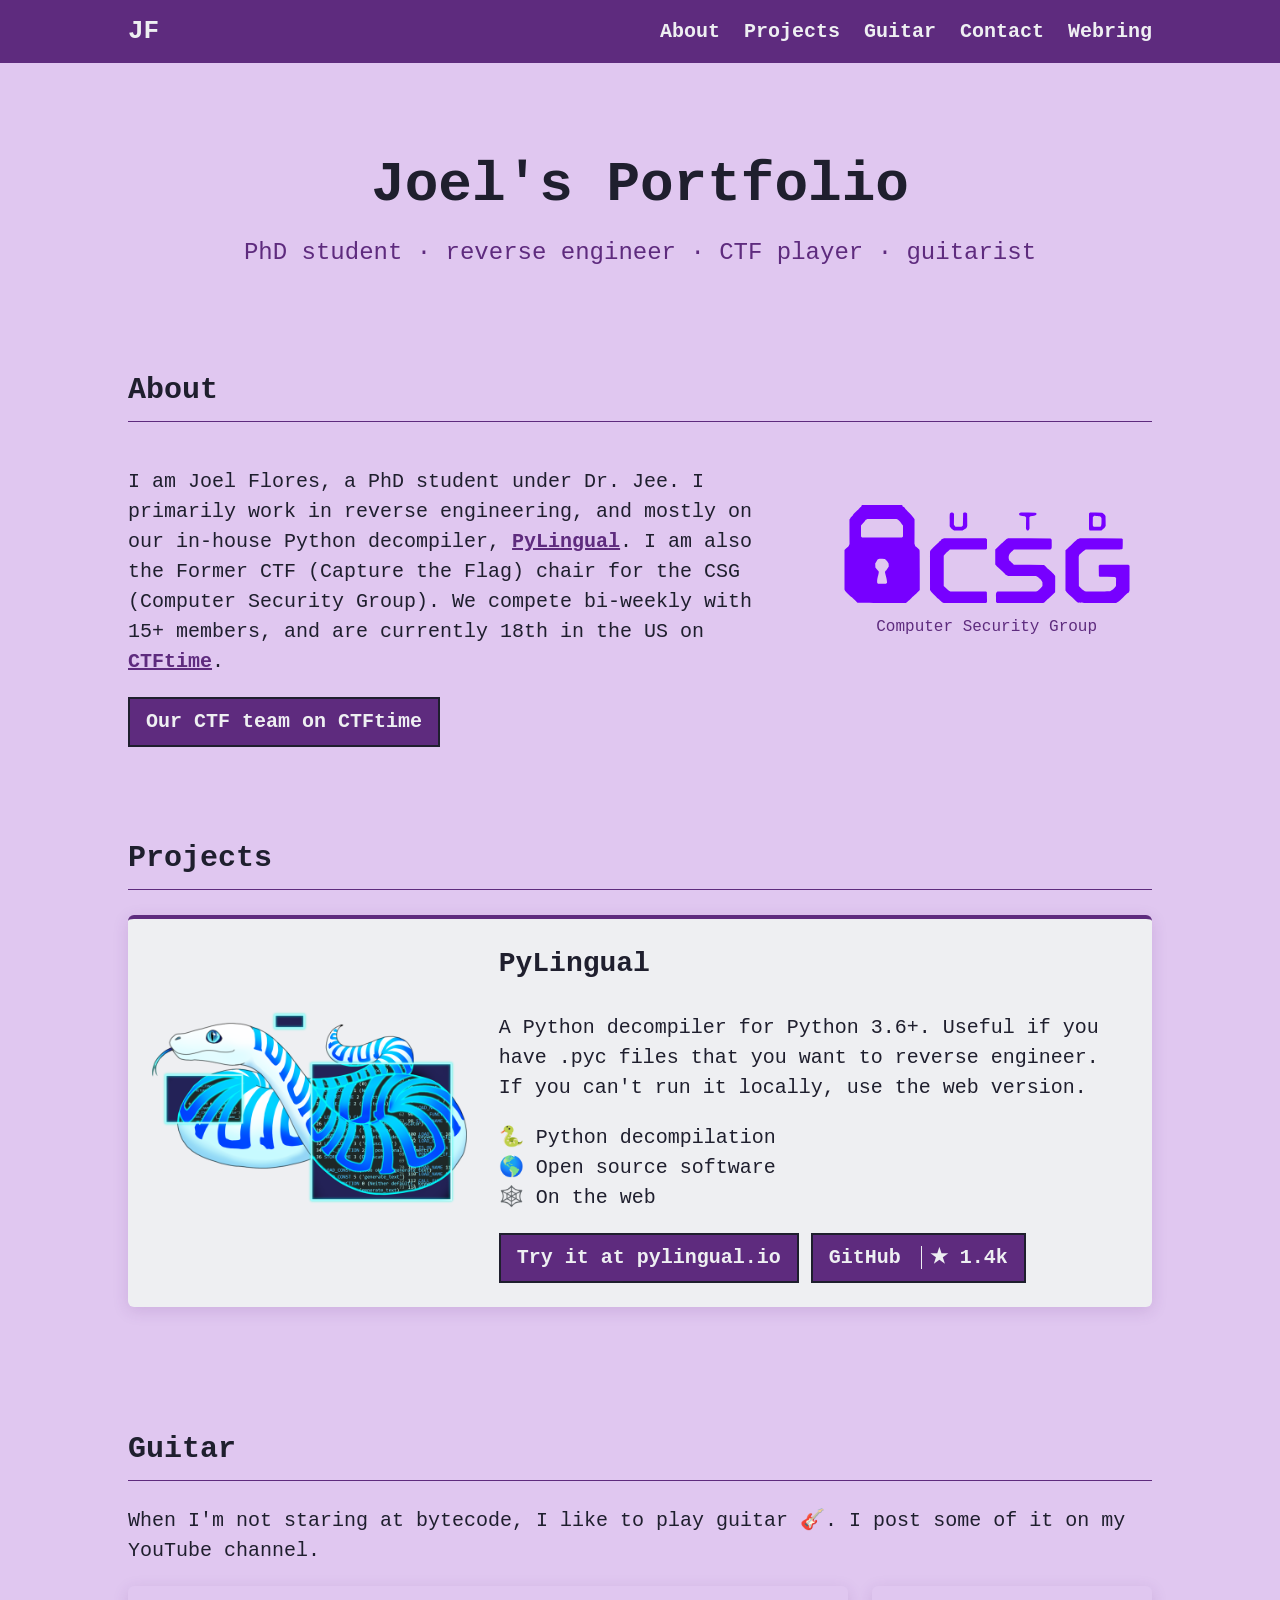
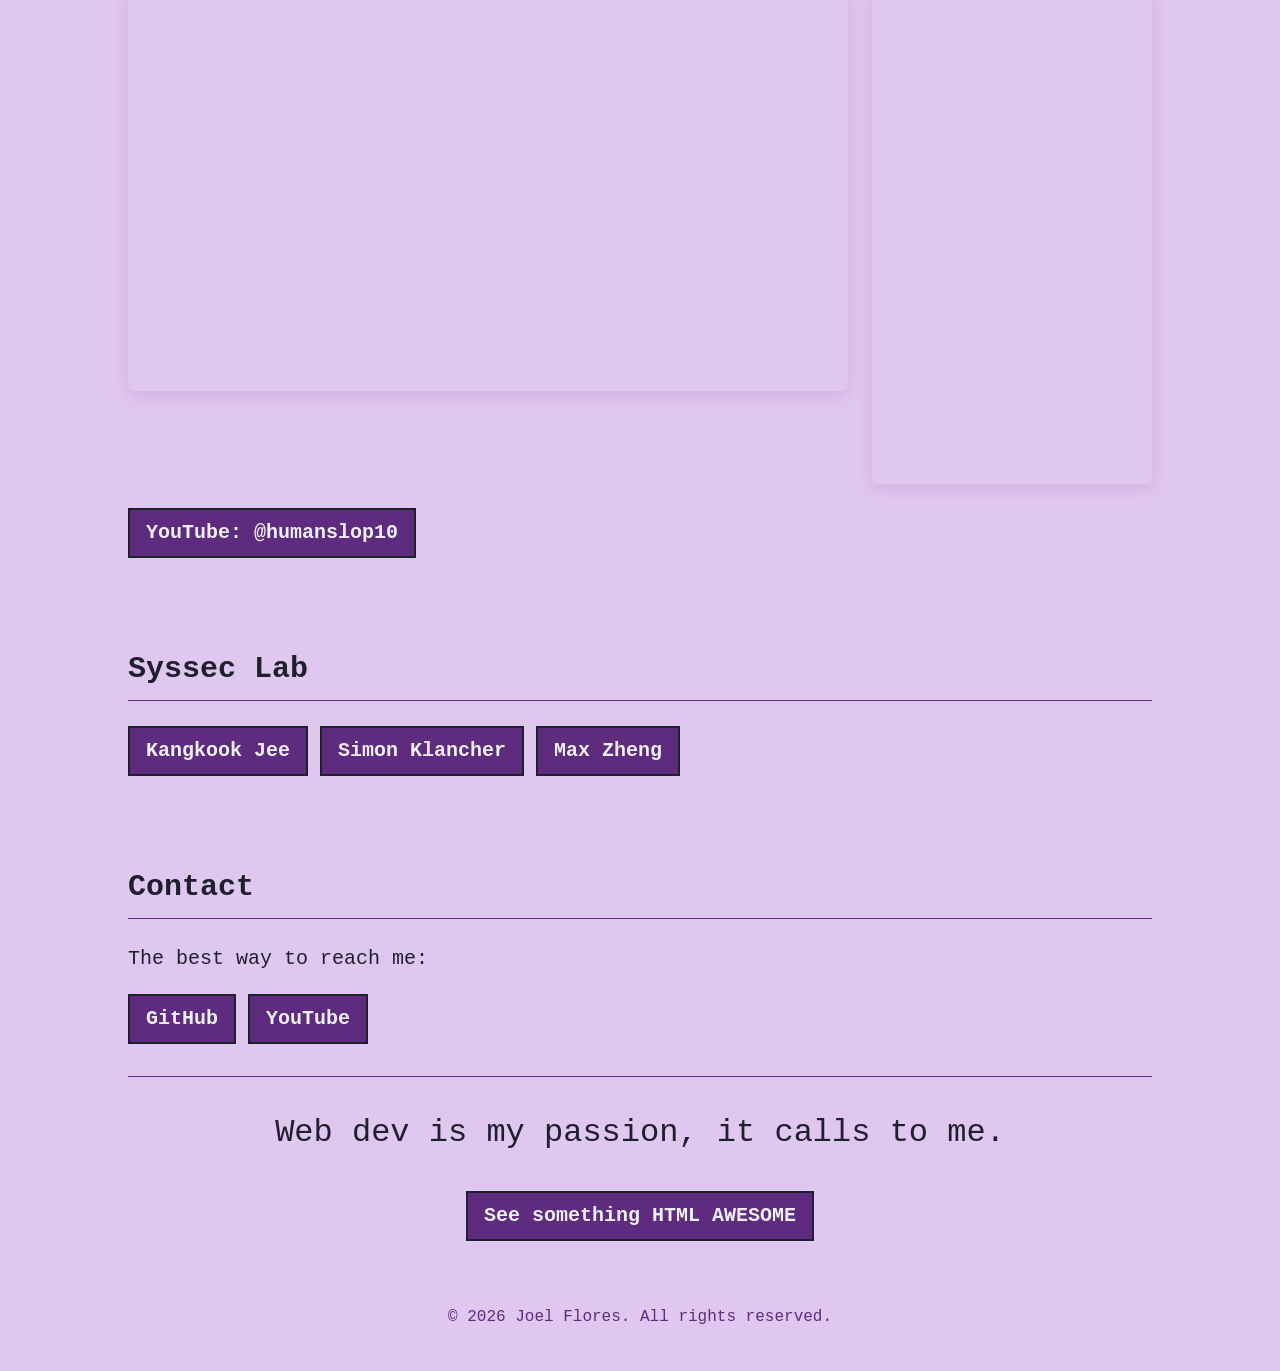
==== index.html @ a80cf5ba "foirgot the pbutton on nav bar" ====
<!DOCTYPE html>
<html lang="en">
<head>
    <meta charset="UTF-8">
    <meta name="viewport" content="width=device-width, initial-scale=1.0">
    <meta name="description" content="Joel Flores - PhD student working on reverse engineering and the PyLingual Python decompiler.">
    <link rel="stylesheet" href="portfolio.css">
    <title>Joel Flores</title>
</head>

<body>
    <nav class="topnav">
        <div class="container">
            <a class="brand" href="#home">JF</a>
            <a href="#about">About</a>
            <a href="#projects">Projects</a>
            <a href="#guitar">Guitar</a>
            <a href="#contact">Contact</a>
	    <a href="#webring">Webring</a>
        </div>
    </nav>

    <div class="container">
        <header id="home">
            <h1>Joel's Portfolio</h1>
            <p class="tagline">PhD student &middot; reverse engineer &middot; CTF player &middot; guitarist</p>
        </header>

        <main>
            <section id="about">
                <h2>About</h2>
                <div class="about-grid">
                    <p>
                        I am Joel Flores, a PhD student under Dr. Jee. I primarily work in reverse engineering, and
                        mostly on our in-house Python decompiler, <a href="https://pylingual.io/">PyLingual</a>.
                        I am also the Former CTF (Capture the Flag) chair for the CSG (Computer Security Group). We compete
                        bi-weekly with 15+ members, and are currently 18th in the US on
                        <a href="https://ctftime.org/team/333">CTFtime</a>.
                    </p>
                    <figure id="csg-logo">
                        <img src="csg_logo.svg" alt="UTD CSG logo" width="288" height="100">
                        <figcaption>Computer Security Group</figcaption>
                    </figure>
                </div>
                <div class="links">
                    <a class="button" href="https://ctftime.org/team/333">Our CTF team on CTFtime</a>
                </div>
            </section>

            <section id="projects">
                <h2>Projects</h2>

                <article id="pylingual" class="project">
                    <figure>
                        <img src="pylingual_snake.png" alt="PyLingual snake logo">
                    </figure>
                    <div class="project-body">
                        <h3>PyLingual</h3>
                        <p>
                            A Python decompiler for Python 3.6+. Useful if you have <code>.pyc</code> files that you
                            want to reverse engineer. If you can't run it locally, use the web version.
                        </p>
                        <ul>
                            <li>🐍 Python decompilation</li>
                            <li>🌎 Open source software</li>
                            <li>🕸️ On the web</li>
                        </ul>
                        <div class="links">
                            <a class="button" href="https://pylingual.io/">Try it at pylingual.io</a>
                            <a class="button" href="https://github.com/syssec-utd/pylingual">
                                GitHub <span class="stars">★ <span id="pylingual-stars">1.4k</span></span>
                            </a>
                        </div>
                    </div>
                </article>

            </section>

            <section id="guitar">
                <h2>Guitar</h2>
                <p>
                    When I'm not staring at bytecode, I like to play guitar 🎸. I post some of it on my
                    YouTube channel.
                </p>
                <div class="videos">
                    <div class="video">
                        <iframe src="https://www.youtube-nocookie.com/embed/khddZ1LY160" title="Guitar video" loading="lazy" allow="accelerometer; encrypted-media; gyroscope; picture-in-picture; web-share" allowfullscreen></iframe>
                    </div>
                    <div class="video short">
                        <iframe src="https://www.youtube-nocookie.com/embed/4wK2CjuvjFI" title="Guitar short" loading="lazy" allow="accelerometer; encrypted-media; gyroscope; picture-in-picture; web-share" allowfullscreen></iframe>
                    </div>
                </div>
                <div class="links">
                    <a class="button" href="https://www.youtube.com/@humanslop10">YouTube: @humanslop10</a>
                </div>
            </section>
	    
	    <section id= "webring">
		    <h2>Syssec Lab </h2>
		     	<div class = "links">
			     <a class="button" href="https://kangkookjee.io/">Kangkook Jee</a>
			     <a class="button" href="https://sklancher.com/">Simon Klancher</a>
			     <a class="button" href="https://example.com/">Max Zheng</a>  <!--Change when he gets a new domain-->
			
			</div>
			     
	    </section>
            <section id="contact">
                <h2>Contact</h2>
                <p>The best way to reach me:</p>
                <div class="links">
                    <a class="button" href="https://github.com/Joel-Flores123">GitHub</a>
                    <a class="button" href="https://www.youtube.com/@humanslop10">YouTube</a>
                </div>
            </section>
        </main>

        <aside id="passion">
            <p>Web dev is my passion, it calls to me.</p>
            <a class="button" href="html_awesome.html">See something HTML AWESOME</a>
        </aside>

        <footer>
            <p>&copy; <span id="year">2026</span> Joel Flores. All rights reserved.</p>
        </footer>
    </div>

    <script src="snake.js"></script>
    <script>
        document.getElementById("year").textContent = new Date().getFullYear();

        // Live star count for PyLingual; keeps the fallback text if the API is unreachable or rate-limited.
        fetch("https://api.github.com/repos/syssec-utd/pylingual")
            .then(function (res) { return res.ok ? res.json() : Promise.reject(res.status); })
            .then(function (repo) {
                var n = repo.stargazers_count;
                document.getElementById("pylingual-stars").textContent =
                    n >= 1000 ? (n / 1000).toFixed(1).replace(/\.0$/, "") + "k" : n;
            })
            .catch(function () {});
    </script>
</body>
</html>
---- portfolio.css ----
/* colors */
:root {
    --bg: #e0c7f0;
    --accent: #5e2b7e;
    --card: #eeeff2;
    --card-alt: #dfe1e7;
    --text: #1f1f2e;
}

/* fonts */
html {
    scroll-behavior: smooth;
}

body, html {
    margin: 0;
    font-size: 20px;
    font-family: 'Courier New', monospace;
    color: var(--text);
    line-height: 1.5;
}

/* only html gets the background, so the snake canvas behind body still shows */
html {
    background-color: var(--bg);
}

a {
    color: var(--accent);
    font-weight: bold;
}

a:hover {
    color: var(--text);
}

img {
    max-width: 100%;
    height: auto;
}

.container {
    width: 80%;
    max-width: 1200px;
    margin: 0 auto;
}

/* navigation */
.topnav {
    position: sticky;
    top: 0;
    z-index: 10;
    background-color: var(--accent);
}

.topnav .container {
    display: flex;
    gap: 24px;
    align-items: center;
    padding: 12px 0;
}

.topnav a {
    color: var(--card);
    text-decoration: none;
}

.topnav a:hover {
    color: var(--bg);
    text-decoration: underline;
}

.topnav .brand {
    margin-right: auto;
    font-size: 26px;
}

/* sections */
#home {
    padding: 80px 0 40px;
    text-align: center;
}

#home h1 {
    font-size: 56px;
    margin: 0;
}

.tagline {
    color: var(--accent);
    font-size: 24px;
    margin: 8px 0 0;
}

section {
    padding: 32px 0;
    scroll-margin-top: 60px;
}

h2 {
    border-bottom: 1px solid var(--accent);
    padding-bottom: 8px;
}

.about-grid {
    display: flex;
    gap: 32px;
    align-items: center;
}

.about-grid p {
    flex: 2;
}

#csg-logo {
    flex: 1;
    margin: 0;
    text-align: center;
}

figcaption {
    font-size: 16px;
    color: var(--accent);
}

/* project cards */
.project {
    display: flex;
    gap: 32px;
    align-items: center;
    background-color: var(--card);
    border-top: 4px solid var(--accent);
    padding: 24px;
    margin-bottom: 32px;
    border-radius: 6px;
    box-shadow: 0 4px 16px rgba(94, 43, 126, 0.15);
}

.project:nth-of-type(even) {
    background-color: var(--card-alt);
}

.project figure {
    flex: 1;
    margin: 0;
}

.project-body {
    flex: 2;
}

.project h3 {
    margin-top: 0;
    font-size: 28px;
}

.project ul {
    list-style: none;
    padding: 0;
}

/* guitar videos */
.videos {
    display: flex;
    flex-wrap: wrap;
    gap: 24px;
    align-items: flex-start;
    margin-bottom: 24px;
}

.video {
    flex: 3 1 400px;
    aspect-ratio: 16 / 9;
    border-radius: 6px;
    overflow: hidden;
    box-shadow: 0 4px 16px rgba(94, 43, 126, 0.15);
}

.video.short {
    flex: 0 1 280px;
    aspect-ratio: 9 / 16;
}

.video iframe {
    width: 100%;
    height: 100%;
    border: 0;
    display: block;
}

.links {
    display: flex;
    flex-wrap: wrap;
    gap: 12px;
}

.button {
    display: inline-block;
    padding: 8px 16px;
    background-color: var(--accent);
    color: var(--card);
    text-decoration: none;
    border: 2px solid var(--text);
    transition: transform 0.1s;
}

.button:hover {
    color: var(--card);
    transform: translate(-2px, -2px);
}

.stars {
    margin-left: 8px;
    padding-left: 8px;
    border-left: 1px solid var(--card);
}

#passion {
    border-top: 1px solid var(--accent);
    font-size: 32px;
    text-align: center;
    padding-bottom: 24px;
}

#passion .button {
    font-size: 20px;
}

footer {
    text-align: center;
    font-size: 16px;
    color: var(--accent);
    padding: 24px 0;
}

/* wandering snake (snake.js) */
#snake {
    position: fixed;
    inset: 0;
    width: 100%;
    height: 100%;
    z-index: -1;
    pointer-events: none;
}

/* phones */
@media (max-width: 700px) {
    body, html {
        font-size: 17px;
    }

    .container {
        width: auto;
        padding: 0 16px;
    }

    #home h1 {
        font-size: 36px;
    }

    .about-grid,
    .project {
        flex-direction: column;
    }

    #passion {
        font-size: 24px;
    }
}
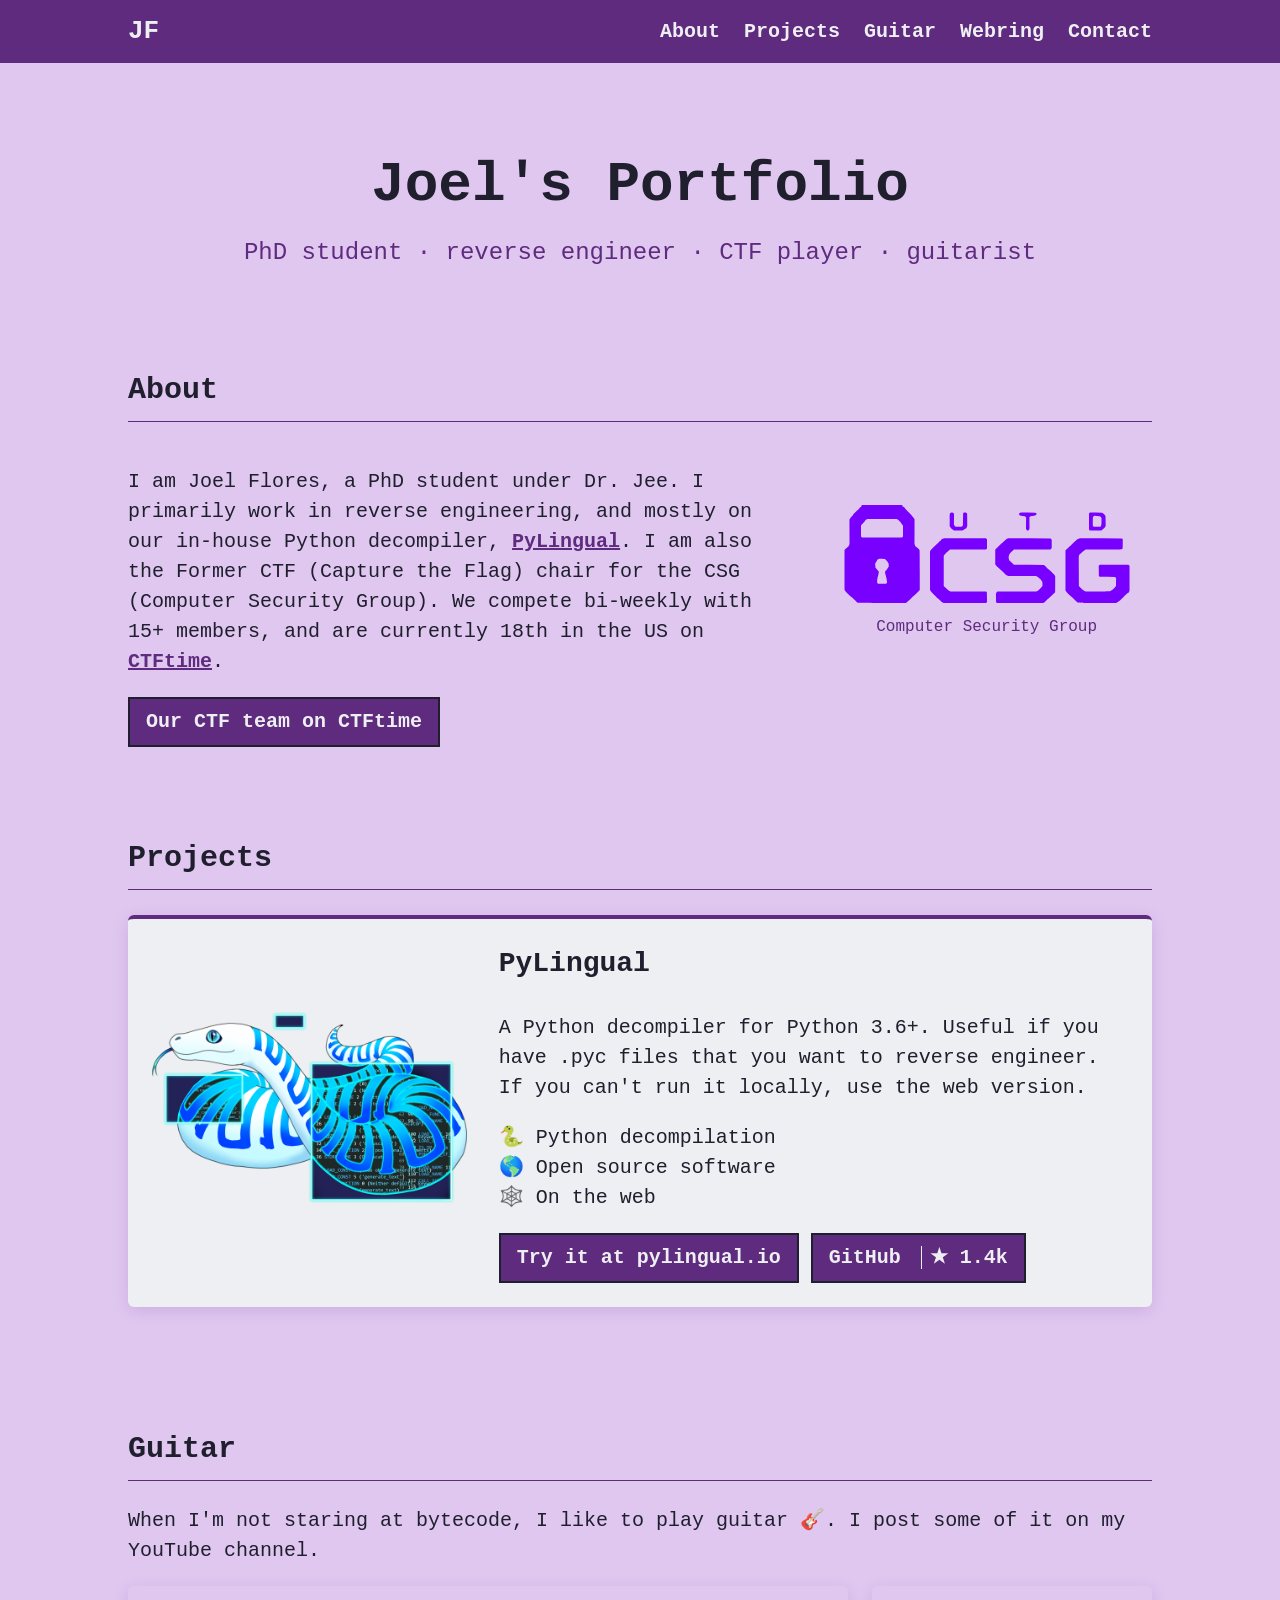
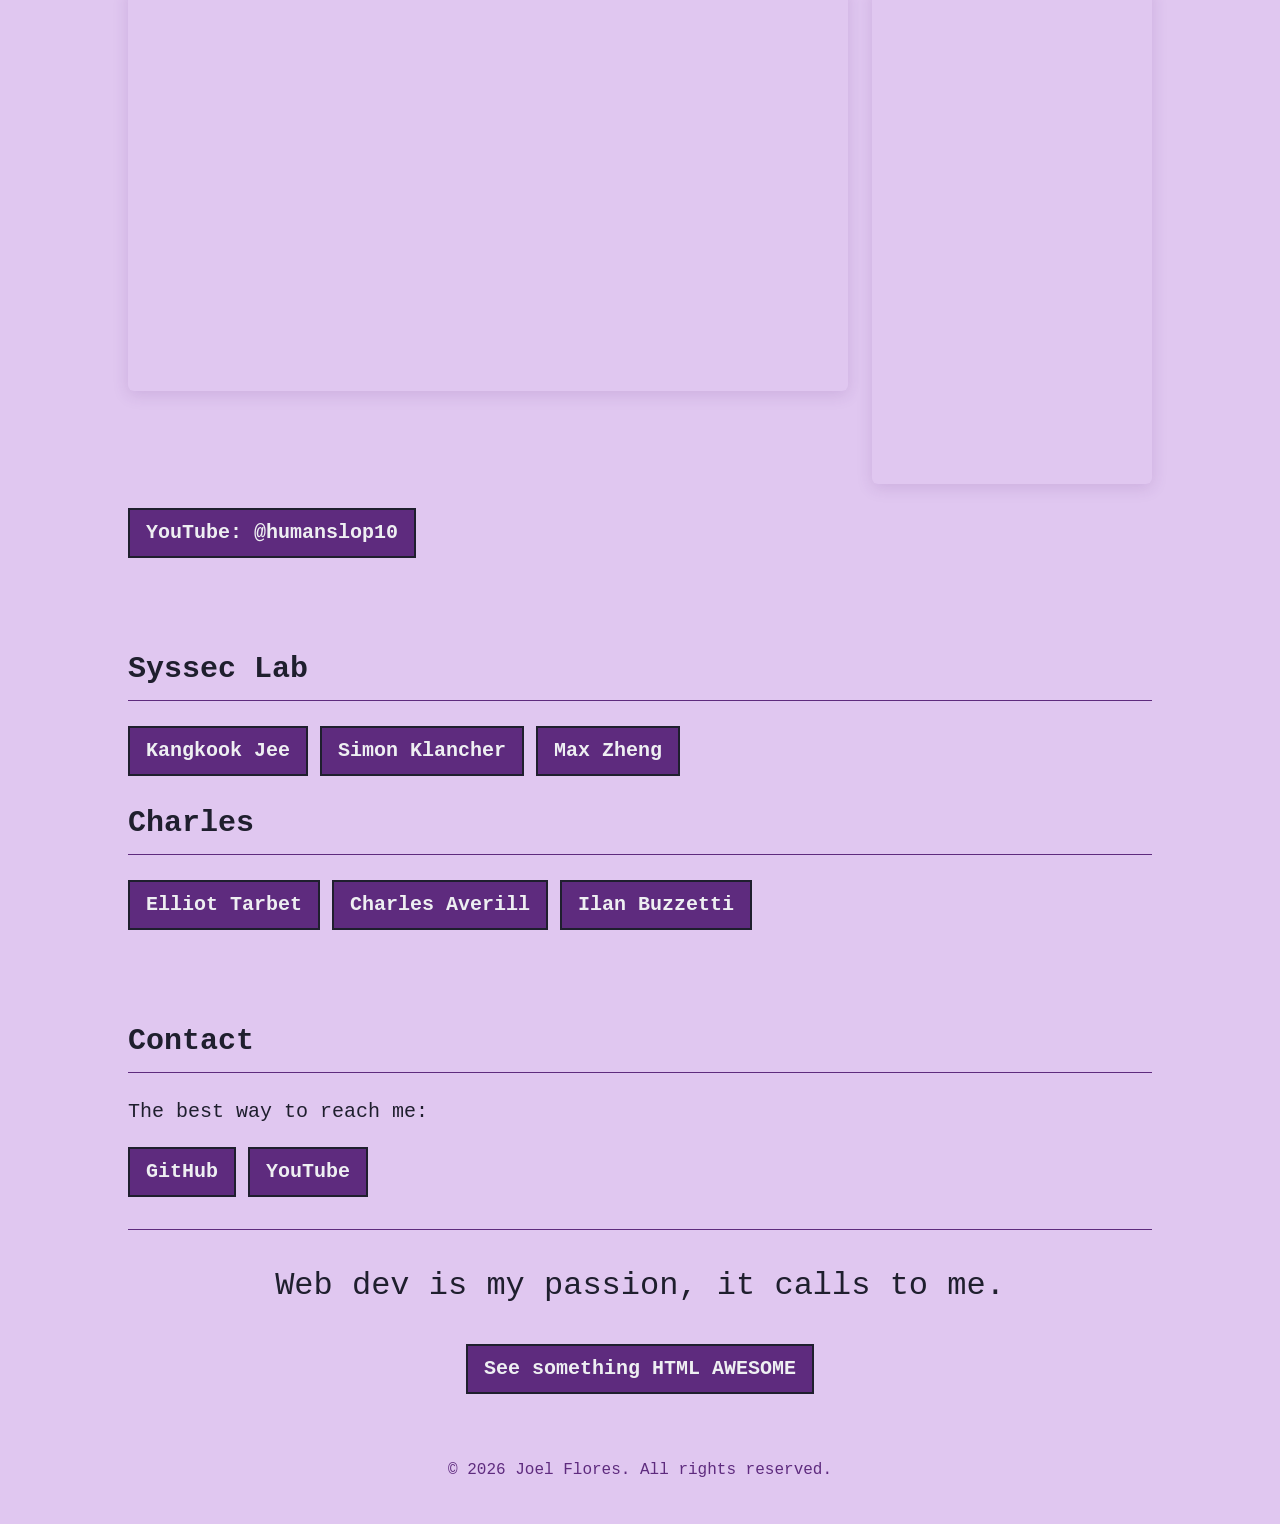
==== commit 7012a22e: "more people in webring" ====
--- a/index.html
+++ b/index.html
@@ -15,8 +15,8 @@
             <a href="#about">About</a>
             <a href="#projects">Projects</a>
             <a href="#guitar">Guitar</a>
+	        <a href="#webring">Webring</a>
             <a href="#contact">Contact</a>
-	    <a href="#webring">Webring</a>
         </div>
     </nav>
 
@@ -101,8 +101,13 @@
 			     <a class="button" href="https://kangkookjee.io/">Kangkook Jee</a>
 			     <a class="button" href="https://sklancher.com/">Simon Klancher</a>
 			     <a class="button" href="https://example.com/">Max Zheng</a>  <!--Change when he gets a new domain-->
-			
-			</div>
+			    </div>
+		    <h2> Charles </h2>
+		     	<div class = "links">
+			     <a class="button" href="https://tar.bet//">Elliot Tarbet</a>
+		         <a class="button" href="https://charles.systems/">Charles Averill</a>
+			     <a class="button" href="https://ilanb.xyz/"> Ilan Buzzetti </a>
+			    </div>
 			     
 	    </section>
             <section id="contact">
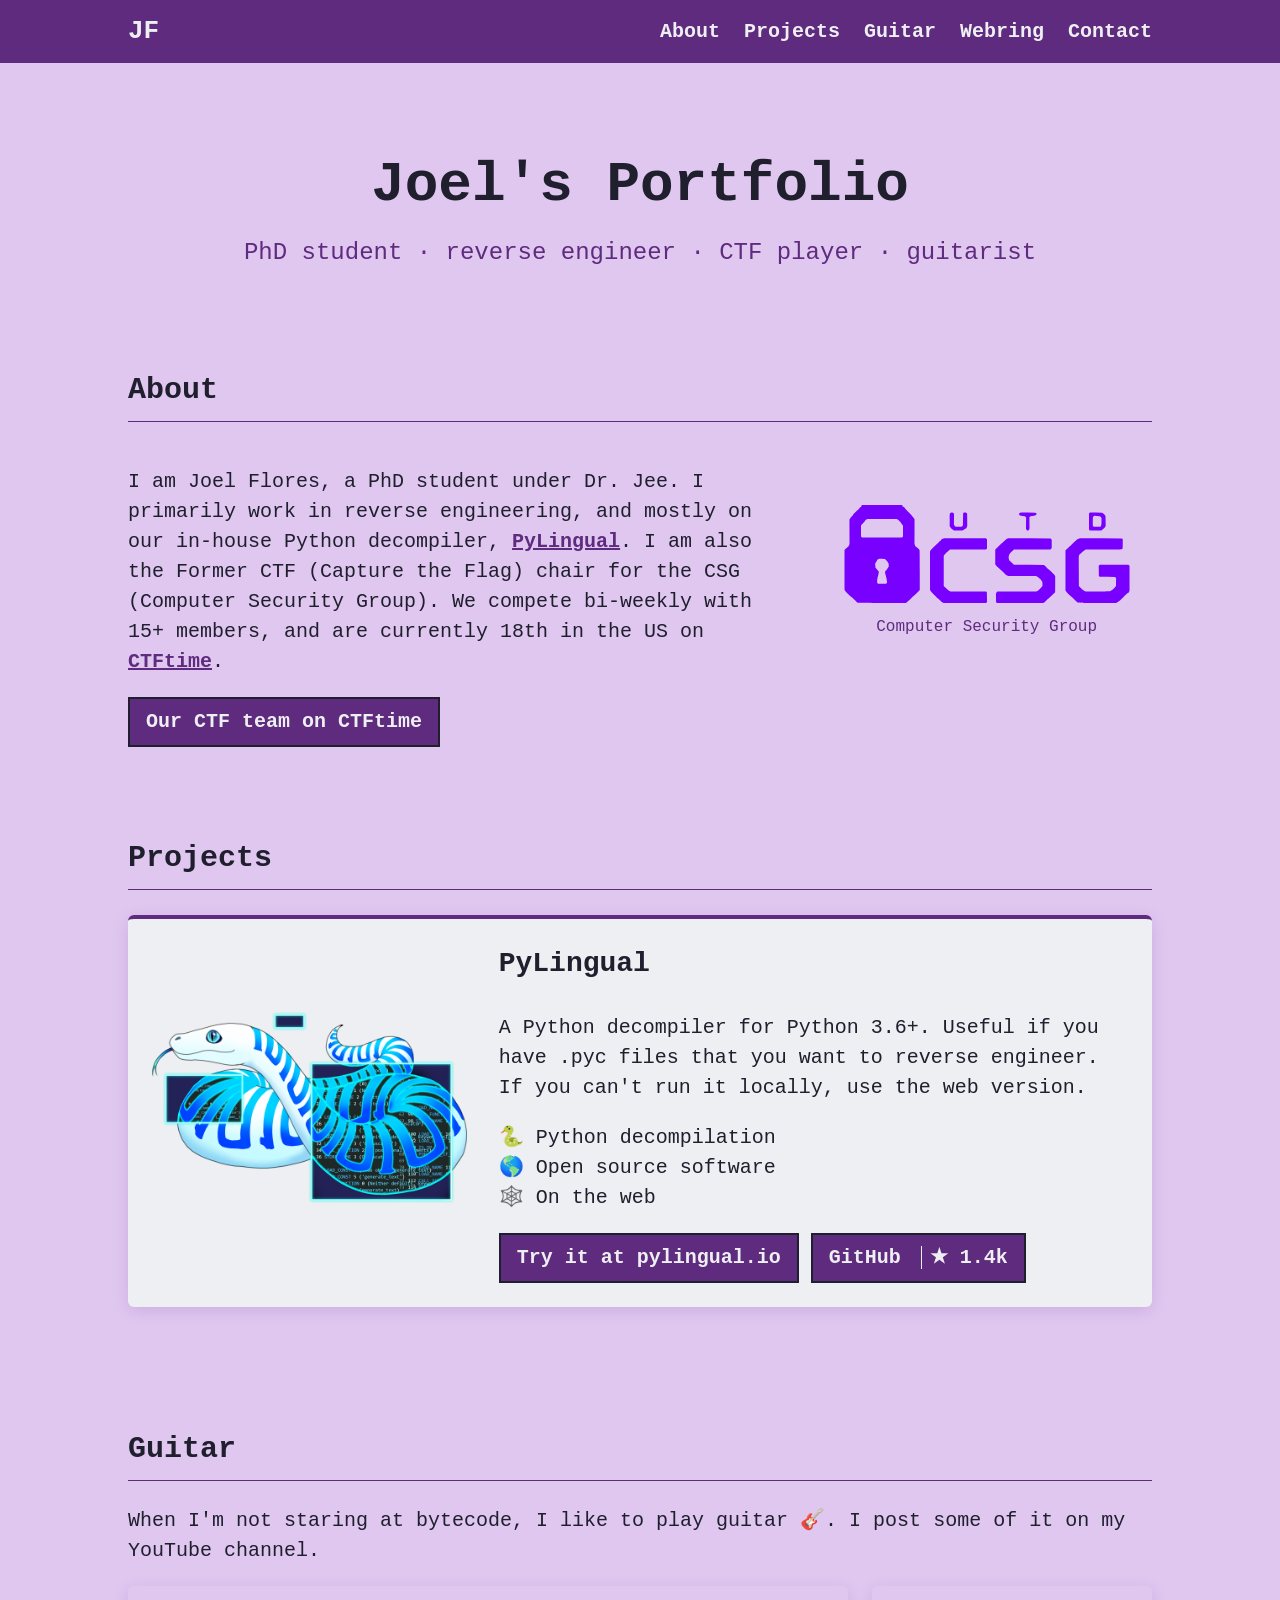
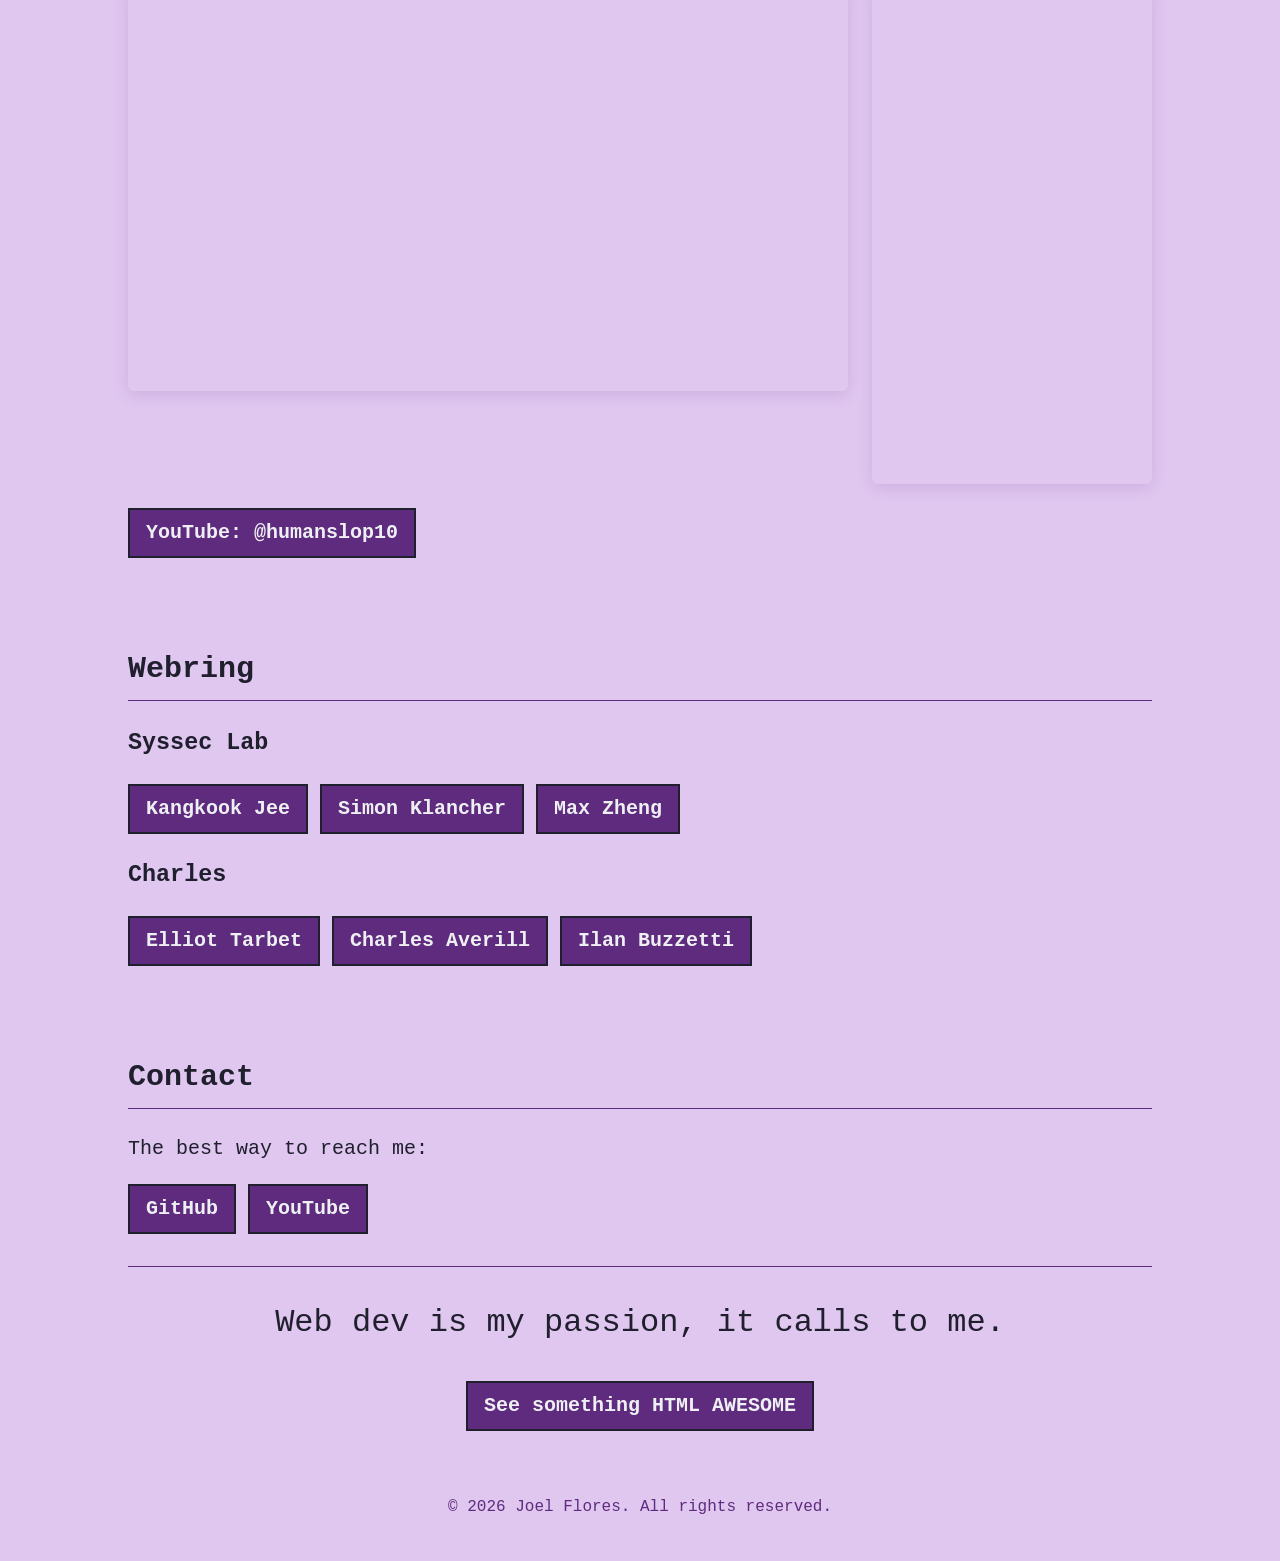
==== commit 357409c1: "add webring heading" ====
--- a/index.html
+++ b/index.html
@@ -96,18 +96,19 @@
             </section>
 	    
 	    <section id= "webring">
-		    <h2>Syssec Lab </h2>
-		     	<div class = "links">
-			     <a class="button" href="https://kangkookjee.io/">Kangkook Jee</a>
-			     <a class="button" href="https://sklancher.com/">Simon Klancher</a>
-			     <a class="button" href="https://example.com/">Max Zheng</a>  <!--Change when he gets a new domain-->
-			    </div>
-		    <h2> Charles </h2>
-		     	<div class = "links">
-			     <a class="button" href="https://tar.bet//">Elliot Tarbet</a>
-		         <a class="button" href="https://charles.systems/">Charles Averill</a>
-			     <a class="button" href="https://ilanb.xyz/"> Ilan Buzzetti </a>
-			    </div>
+            <h2> Webring </h2>		    
+                <h3>Syssec Lab </h3>
+                    <div class = "links">
+                     <a class="button" href="https://kangkookjee.io/">Kangkook Jee</a>
+                     <a class="button" href="https://sklancher.com/">Simon Klancher</a>
+                     <a class="button" href="https://example.com/">Max Zheng</a>  <!--Change when he gets a new domain-->
+                    </div>
+                <h3> Charles </h3>
+                    <div class = "links">
+                     <a class="button" href="https://tar.bet//">Elliot Tarbet</a>
+                     <a class="button" href="https://charles.systems/">Charles Averill</a>
+                     <a class="button" href="https://ilanb.xyz/"> Ilan Buzzetti </a>
+                    </div>
 			     
 	    </section>
             <section id="contact">
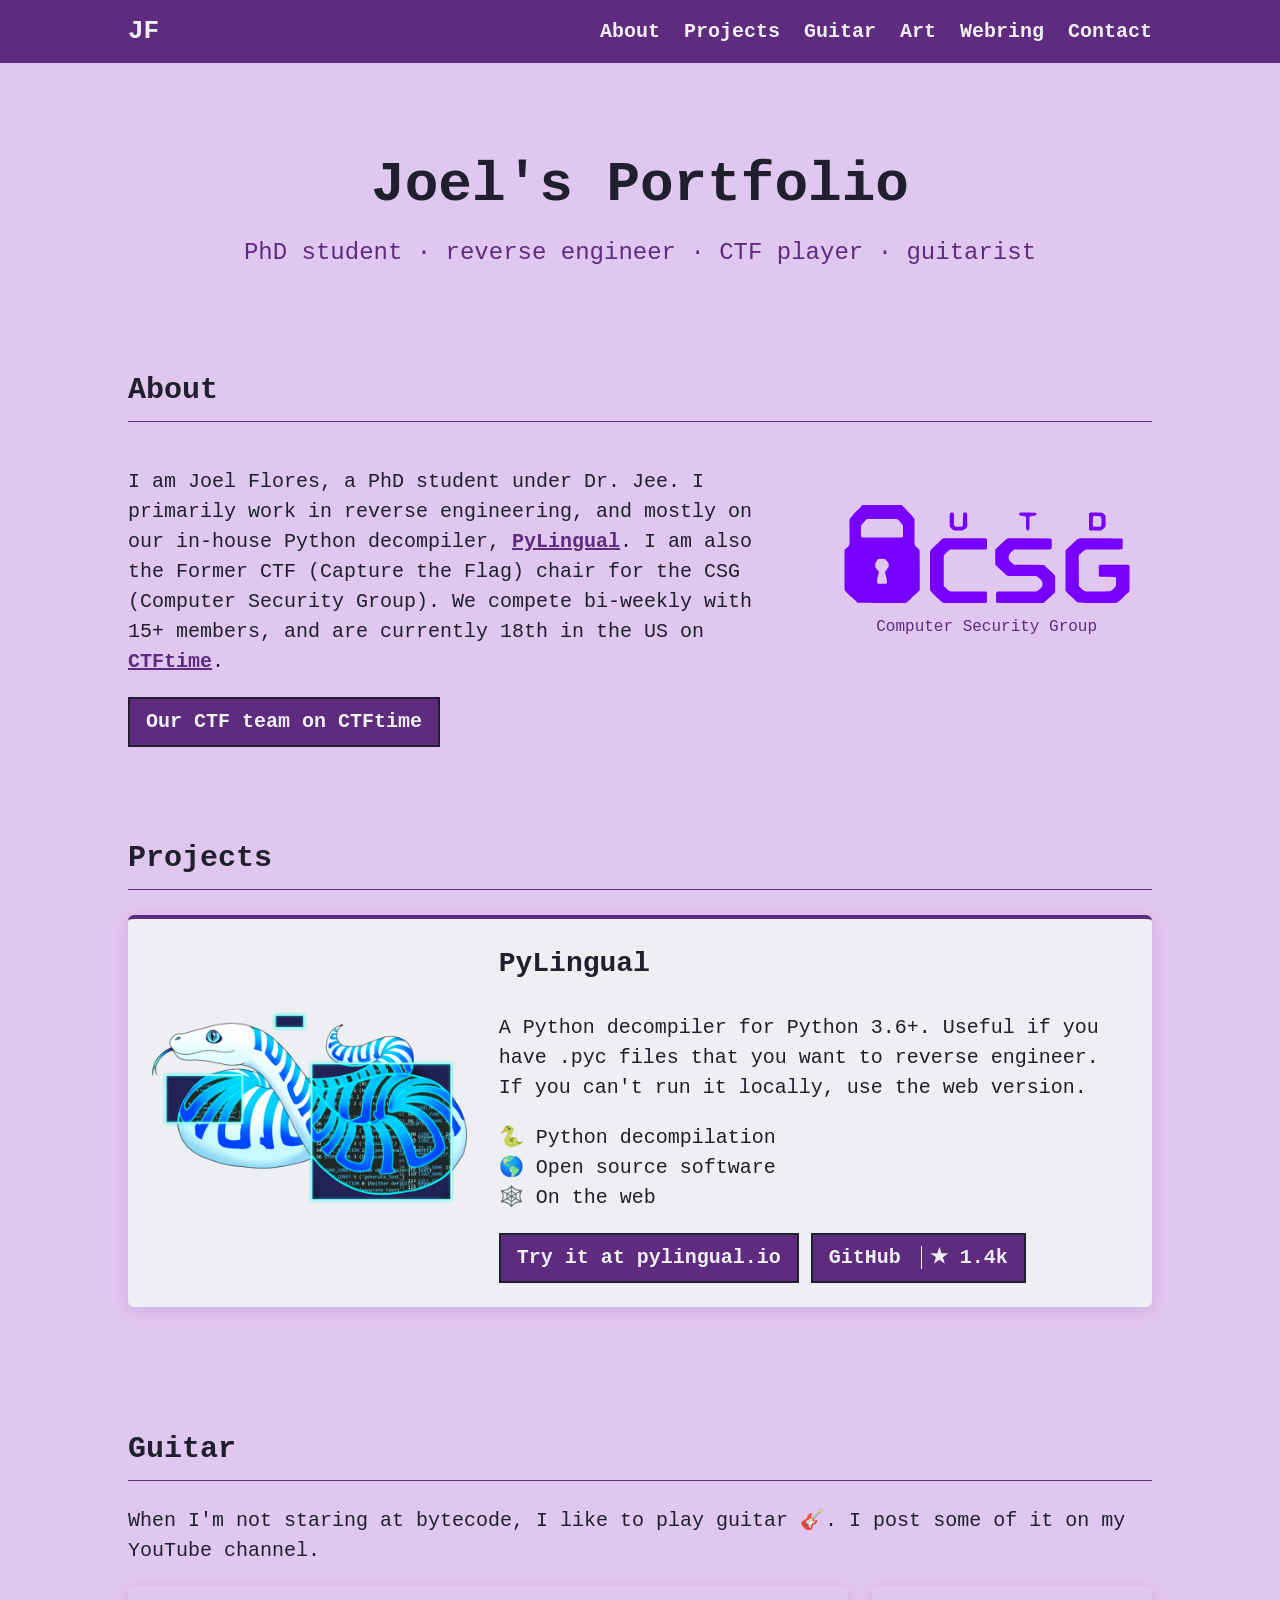
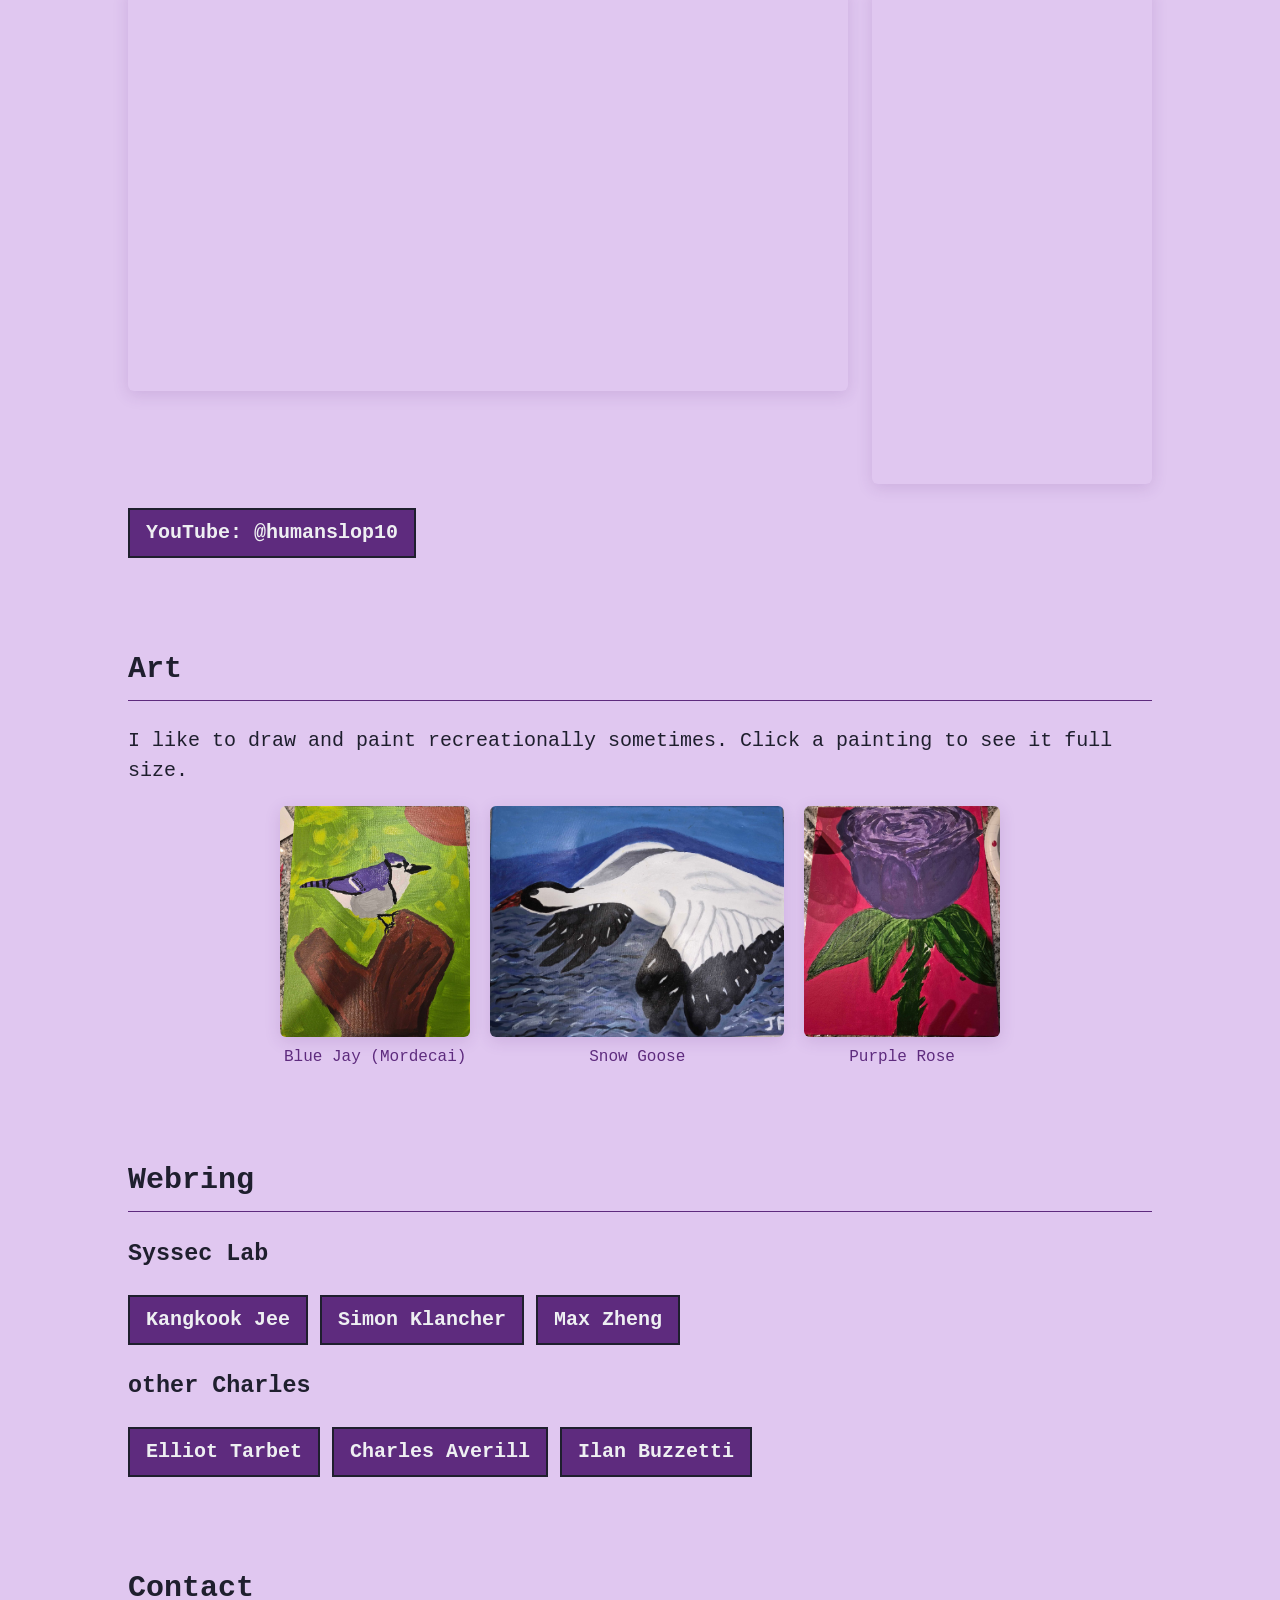
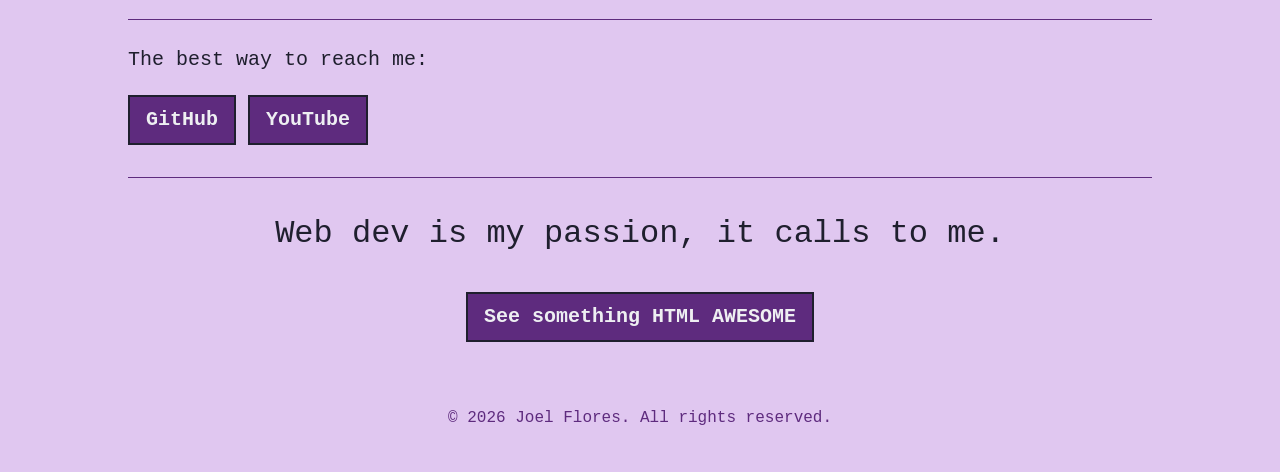
==== commit 4bc16e0d: "add art stuff" ====
--- a/index.html
+++ b/index.html
@@ -4,7 +4,8 @@
     <meta charset="UTF-8">
     <meta name="viewport" content="width=device-width, initial-scale=1.0">
     <meta name="description" content="Joel Flores - PhD student working on reverse engineering and the PyLingual Python decompiler.">
-    <link rel="stylesheet" href="portfolio.css">
+    <link rel="icon" type="image/png" href="/images/bird.png">
+    <link rel="stylesheet" href="portfolio.css?v=2">
     <title>Joel Flores</title>
 </head>
 
@@ -15,7 +16,8 @@
             <a href="#about">About</a>
             <a href="#projects">Projects</a>
             <a href="#guitar">Guitar</a>
-	        <a href="#webring">Webring</a>
+            <a href="#art">Art</a>
+	    <a href="#webring">Webring</a>
             <a href="#contact">Contact</a>
         </div>
     </nav>
@@ -38,7 +40,7 @@
                         <a href="https://ctftime.org/team/333">CTFtime</a>.
                     </p>
                     <figure id="csg-logo">
-                        <img src="csg_logo.svg" alt="UTD CSG logo" width="288" height="100">
+                        <img src="images/csg_logo.svg" alt="UTD CSG logo" width="288" height="100">
                         <figcaption>Computer Security Group</figcaption>
                     </figure>
                 </div>
@@ -52,7 +54,7 @@
 
                 <article id="pylingual" class="project">
                     <figure>
-                        <img src="pylingual_snake.png" alt="PyLingual snake logo">
+                        <img src="images/pylingual_snake.png" alt="PyLingual snake logo">
                     </figure>
                     <div class="project-body">
                         <h3>PyLingual</h3>
@@ -95,6 +97,24 @@
                 </div>
             </section>
 	    
+            <section id="art">
+                <h2>Art</h2>
+                <p>I like to draw and paint recreationally sometimes. Click a painting to see it full size.</p>
+                <div class="gallery">
+                    <figure style="--ratio: 0.824">
+                        <a href="images/bird1.png"><img src="images/bird1_web.jpg" alt="Blue Jay painting" loading="lazy" width="1154" height="1400"></a>
+                        <figcaption>Blue Jay (Mordecai)</figcaption>
+                    </figure>
+                    <figure style="--ratio: 1.272">
+                        <a href="images/bird2.png"><img src="images/bird2_web.jpg" alt="Snow goose painting" loading="lazy" width="1400" height="1101"></a>
+                        <figcaption>Snow Goose</figcaption>
+                    </figure>
+                    <figure style="--ratio: 0.848">
+                        <a href="images/rose.png"><img src="images/rose_web.jpg" alt="Purple rose painting" loading="lazy" width="1187" height="1400"></a>
+                        <figcaption>Purple Rose</figcaption>
+                    </figure>
+                </div>
+            </section>
 	    <section id= "webring">
             <h2> Webring </h2>		    
                 <h3>Syssec Lab </h3>
@@ -103,7 +123,7 @@
                      <a class="button" href="https://sklancher.com/">Simon Klancher</a>
                      <a class="button" href="https://example.com/">Max Zheng</a>  <!--Change when he gets a new domain-->
                     </div>
-                <h3> Charles </h3>
+                <h3> other Charles </h3>
                     <div class = "links">
                      <a class="button" href="https://tar.bet//">Elliot Tarbet</a>
                      <a class="button" href="https://charles.systems/">Charles Averill</a>
--- a/portfolio.css
+++ b/portfolio.css
@@ -188,6 +188,38 @@
     display: block;
 }
 
+/* art gallery: widths follow each painting's aspect ratio so they share one height */
+.gallery {
+    display: flex;
+    gap: 20px;
+    align-items: flex-start;
+    max-width: 720px;  /* keeps the paintings ~230px tall on desktop */
+    margin: 0 auto;
+}
+
+.gallery figure {
+    flex: var(--ratio) 1 0;
+    margin: 0;
+    text-align: center;
+}
+
+.gallery img {
+    display: block;
+    width: 100%;
+    height: auto;
+    border-radius: 6px;
+    box-shadow: 0 4px 16px rgba(94, 43, 126, 0.15);
+    transition: transform 0.15s;
+}
+
+.gallery a:hover img {
+    transform: scale(1.02);
+}
+
+.gallery figcaption {
+    margin-top: 8px;
+}
+
 .links {
     display: flex;
     flex-wrap: wrap;
@@ -259,8 +291,18 @@
     }
 
     .about-grid,
-    .project {
+    .project,
+    .gallery {
         flex-direction: column;
+    }
+
+    .gallery {
+        align-items: center;
+    }
+
+    .gallery figure {
+        flex: none;
+        width: min(100%, 260px);
     }
 
     #passion {
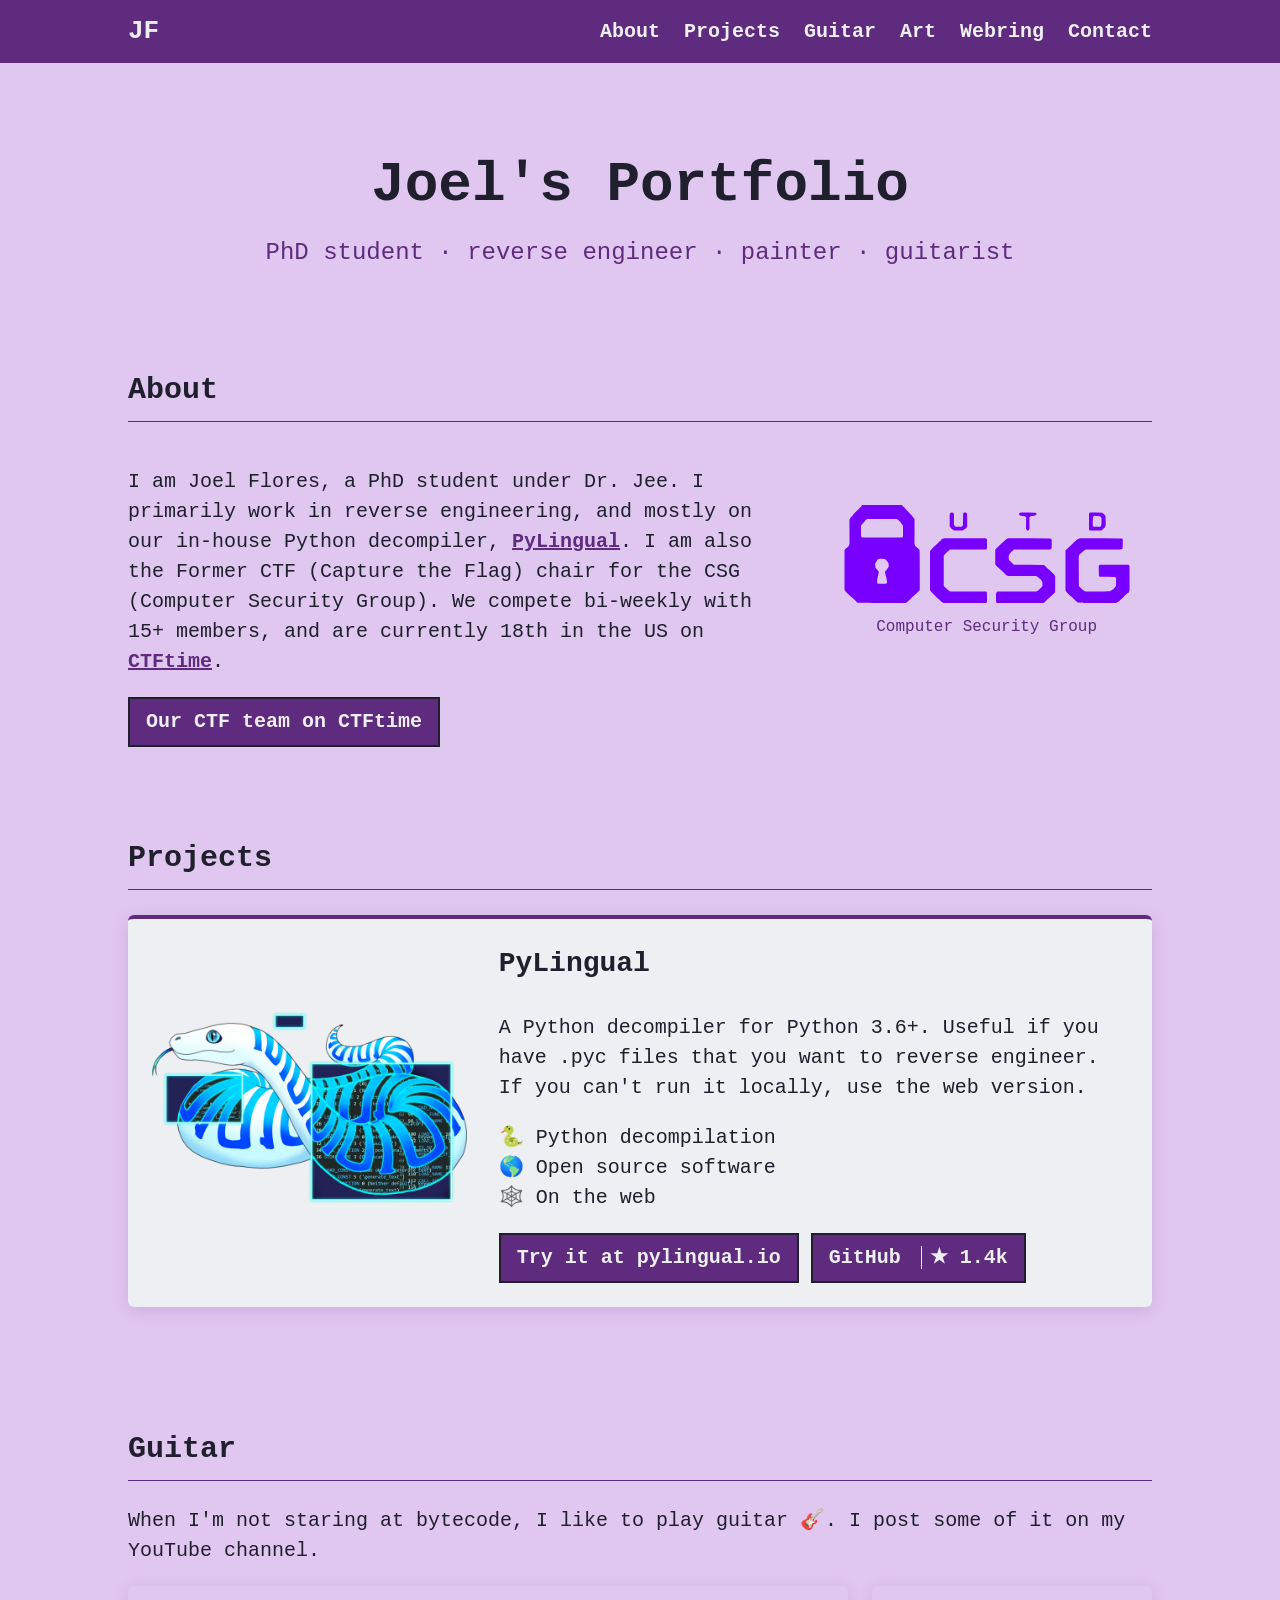
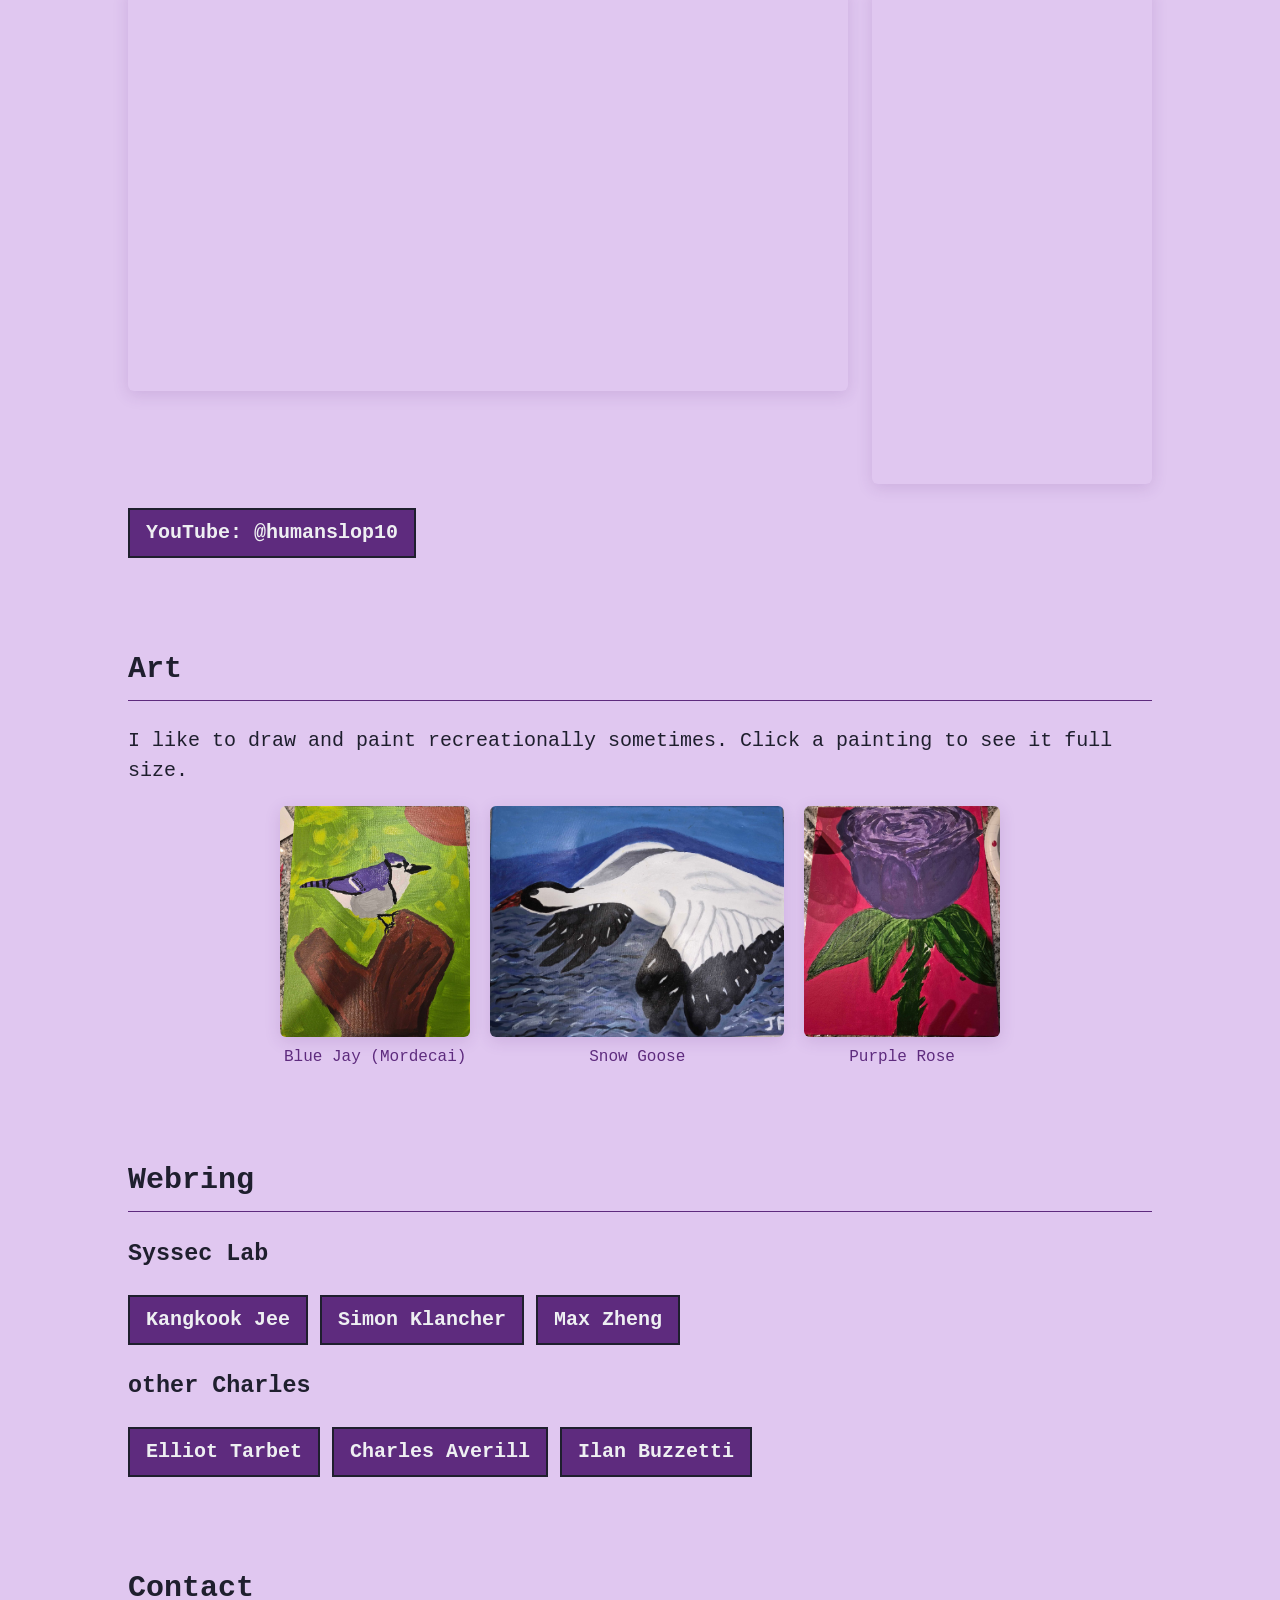
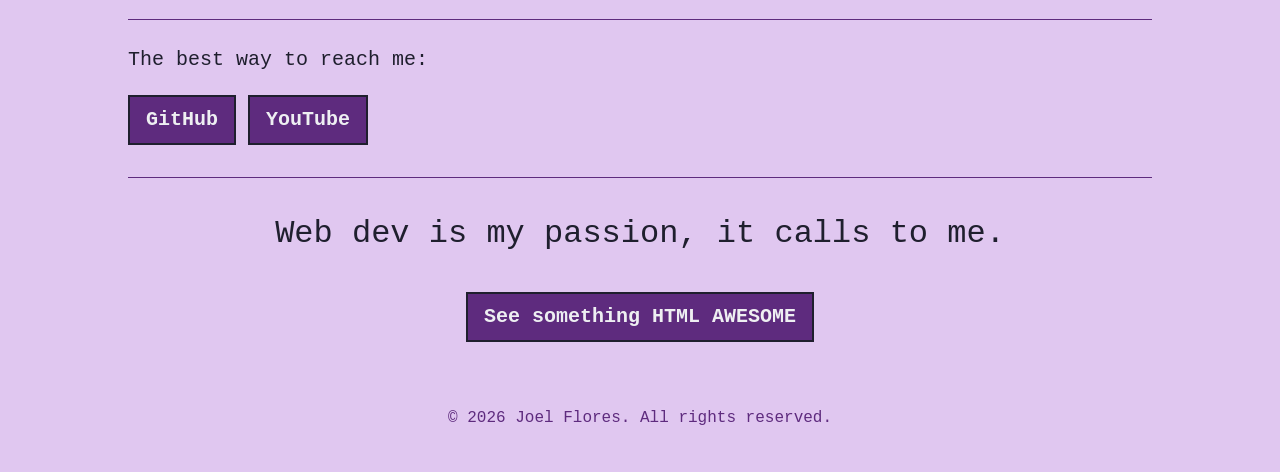
==== commit 60904be2: "retire ctf player in exchange for painting" ====
--- a/index.html
+++ b/index.html
@@ -25,7 +25,7 @@
     <div class="container">
         <header id="home">
             <h1>Joel's Portfolio</h1>
-            <p class="tagline">PhD student &middot; reverse engineer &middot; CTF player &middot; guitarist</p>
+            <p class="tagline">PhD student &middot; reverse engineer &middot; painter &middot; guitarist</p>
         </header>
 
         <main>
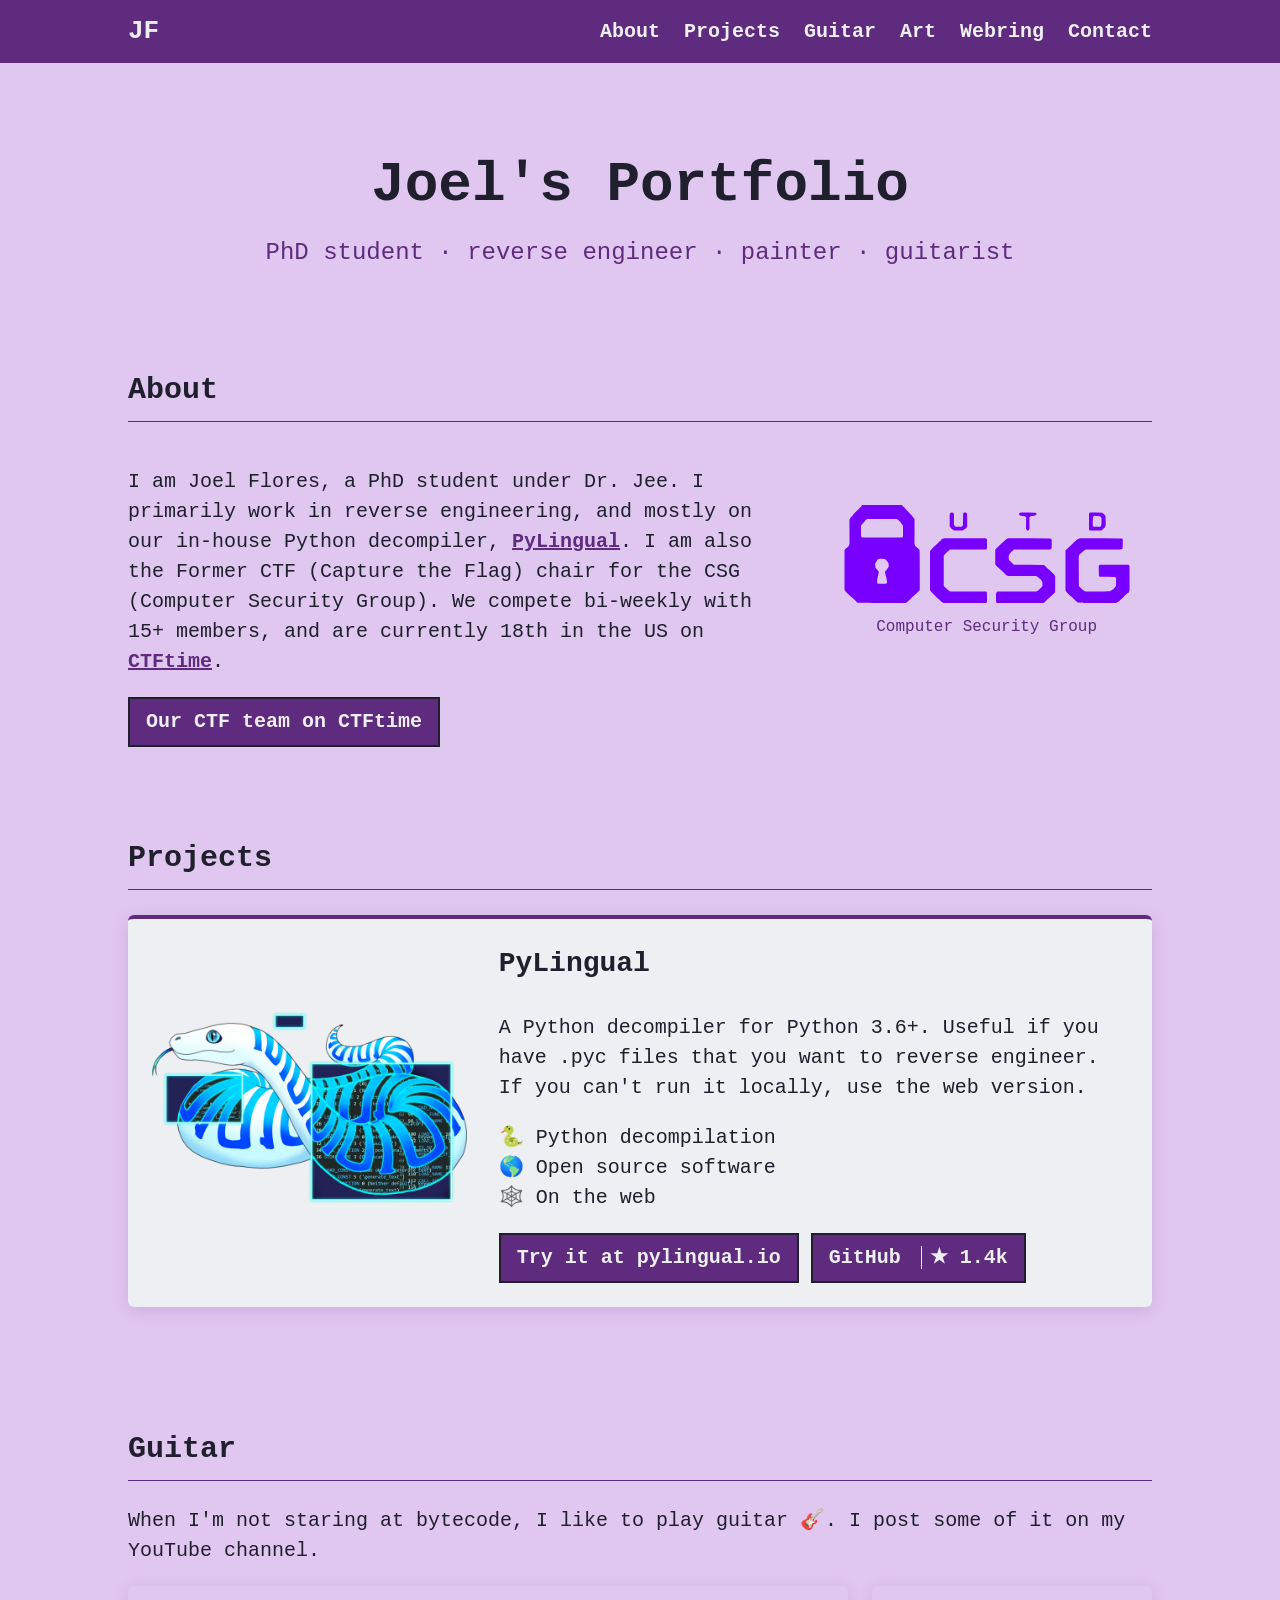
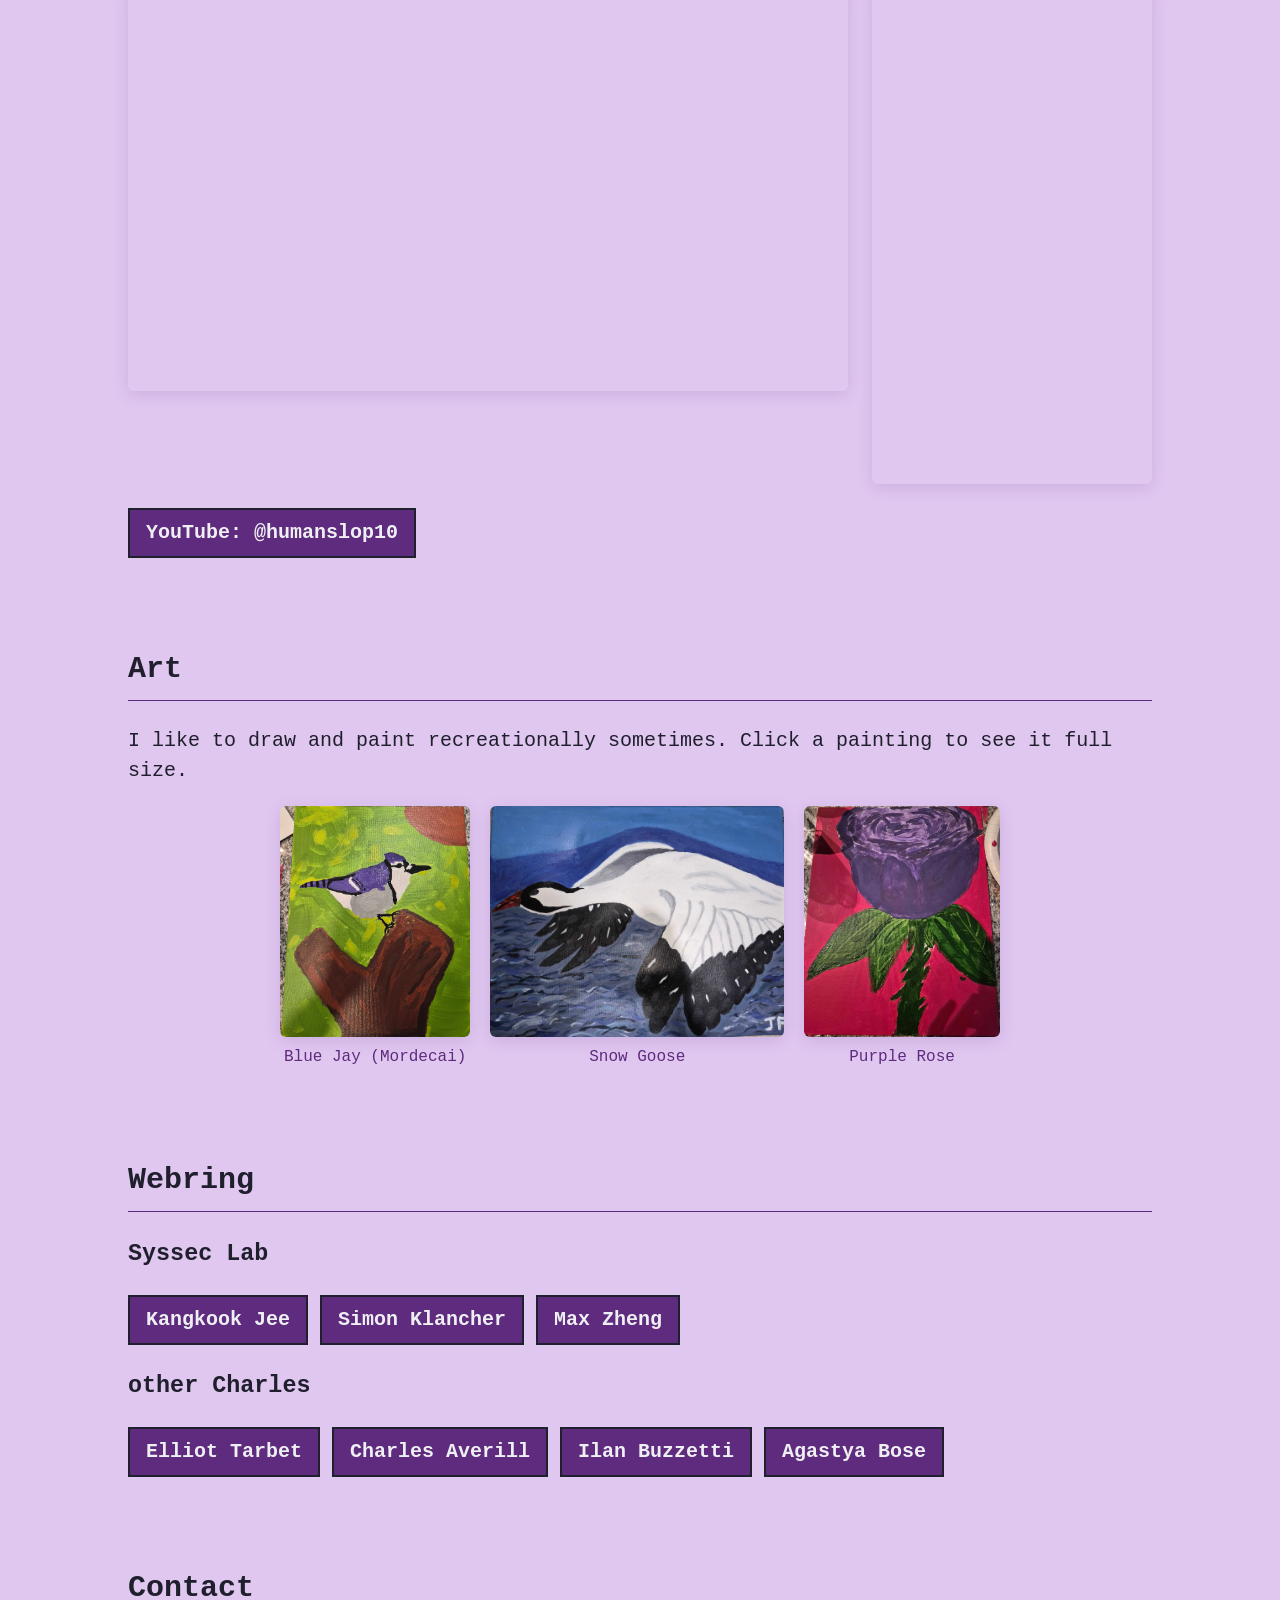
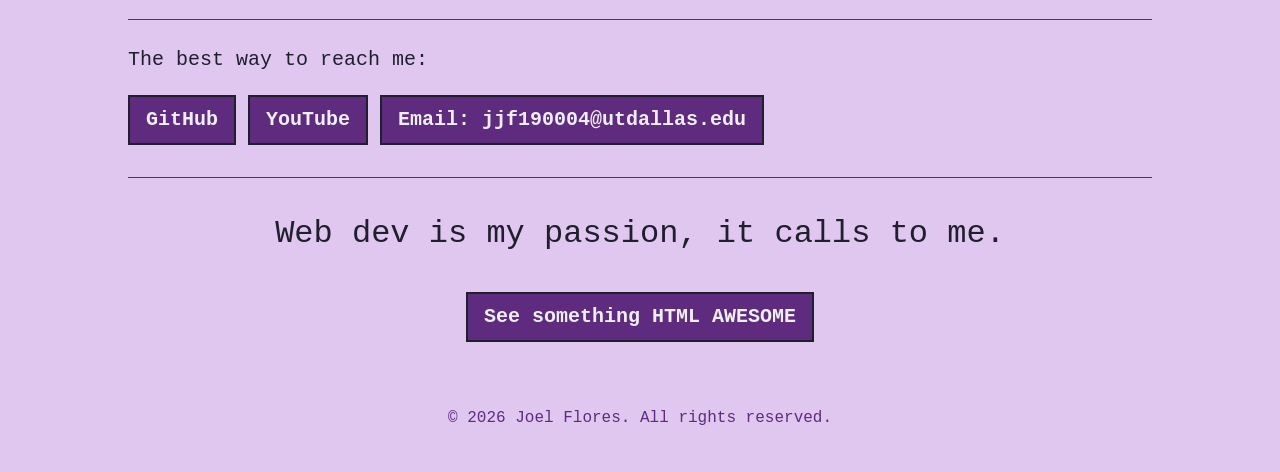
==== commit 3b7bd1bd: "add email" ====
--- a/index.html
+++ b/index.html
@@ -127,7 +127,8 @@
                     <div class = "links">
                      <a class="button" href="https://tar.bet//">Elliot Tarbet</a>
                      <a class="button" href="https://charles.systems/">Charles Averill</a>
-                     <a class="button" href="https://ilanb.xyz/"> Ilan Buzzetti </a>
+                     <a class="button" href="https://ilanb.xyz/">Ilan Buzzetti</a>
+                     <a class="button" href="https://personal.utdallas.edu/~agastya/"> Agastya Bose</a>
                     </div>
 			     
 	    </section>
@@ -135,8 +136,9 @@
                 <h2>Contact</h2>
                 <p>The best way to reach me:</p>
                 <div class="links">
-                    <a class="button" href="https://github.com/Joel-Flores123">GitHub</a>
+		            <a class="button" href="https://github.com/Joel-Flores123">GitHub</a>
                     <a class="button" href="https://www.youtube.com/@humanslop10">YouTube</a>
+                    <a class="button" href="mailto:jjf190004@utdallas.edu">Email: jjf190004@utdallas.edu</a>
                 </div>
             </section>
         </main>
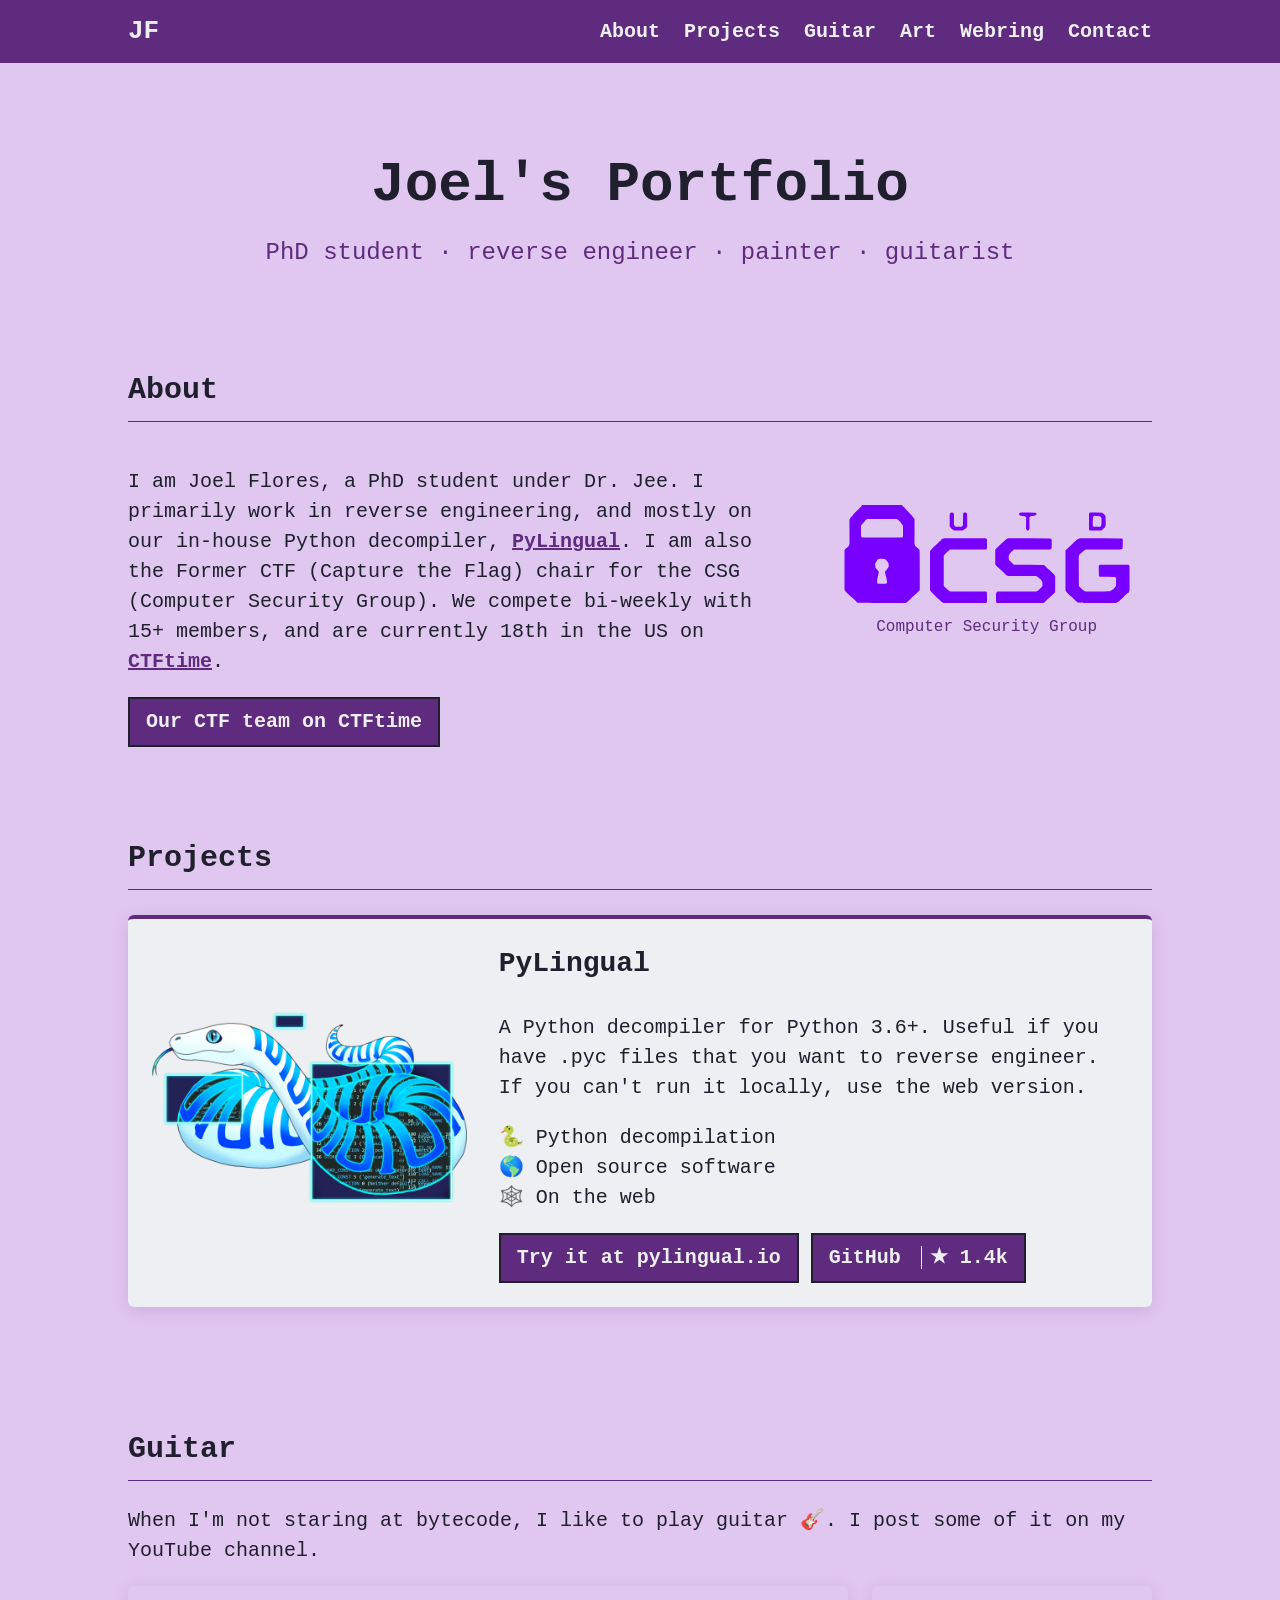
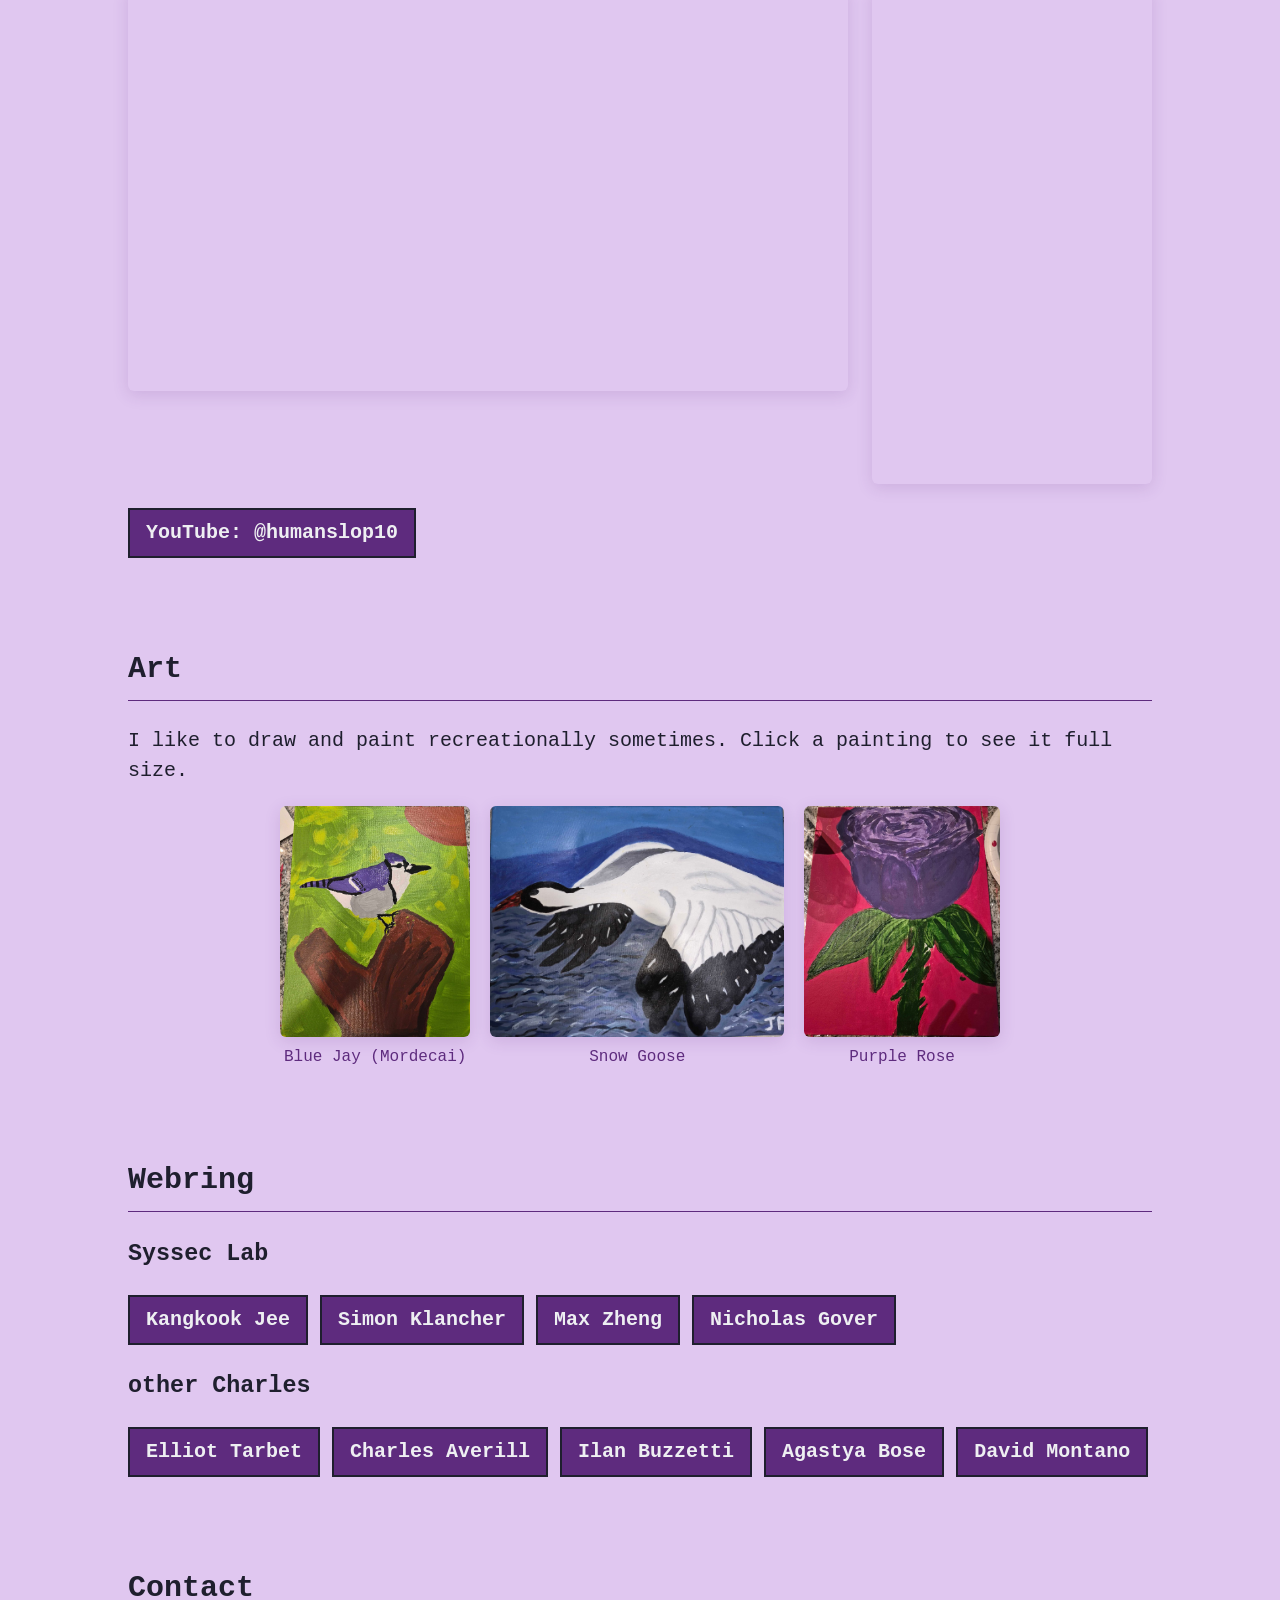
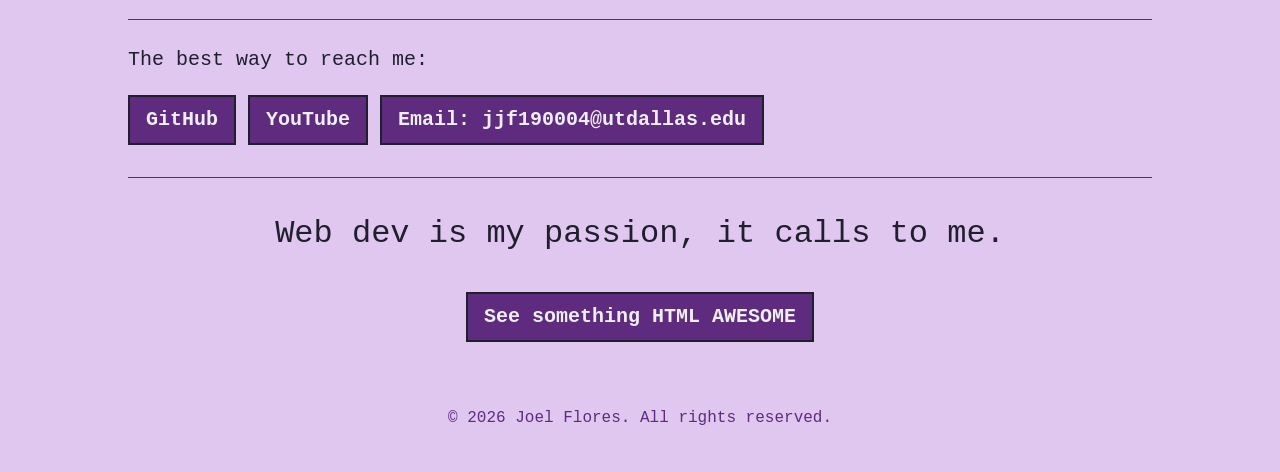
==== commit 83e62f82: "more webring" ====
--- a/index.html
+++ b/index.html
@@ -122,13 +122,15 @@
                      <a class="button" href="https://kangkookjee.io/">Kangkook Jee</a>
                      <a class="button" href="https://sklancher.com/">Simon Klancher</a>
                      <a class="button" href="https://example.com/">Max Zheng</a>  <!--Change when he gets a new domain-->
+                     <a class="button" href="https://example.com/">Nicholas Gover</a>  <!--Change when he gets a new domain-->
                     </div>
                 <h3> other Charles </h3>
                     <div class = "links">
                      <a class="button" href="https://tar.bet//">Elliot Tarbet</a>
                      <a class="button" href="https://charles.systems/">Charles Averill</a>
                      <a class="button" href="https://ilanb.xyz/">Ilan Buzzetti</a>
-                     <a class="button" href="https://personal.utdallas.edu/~agastya/"> Agastya Bose</a>
+                     <a class="button" href="https://personal.utdallas.edu/~agastya/">Agastya Bose</a>
+                     <a class="button" href="https://montano.dev">David Montano</a>
                     </div>
 			     
 	    </section>
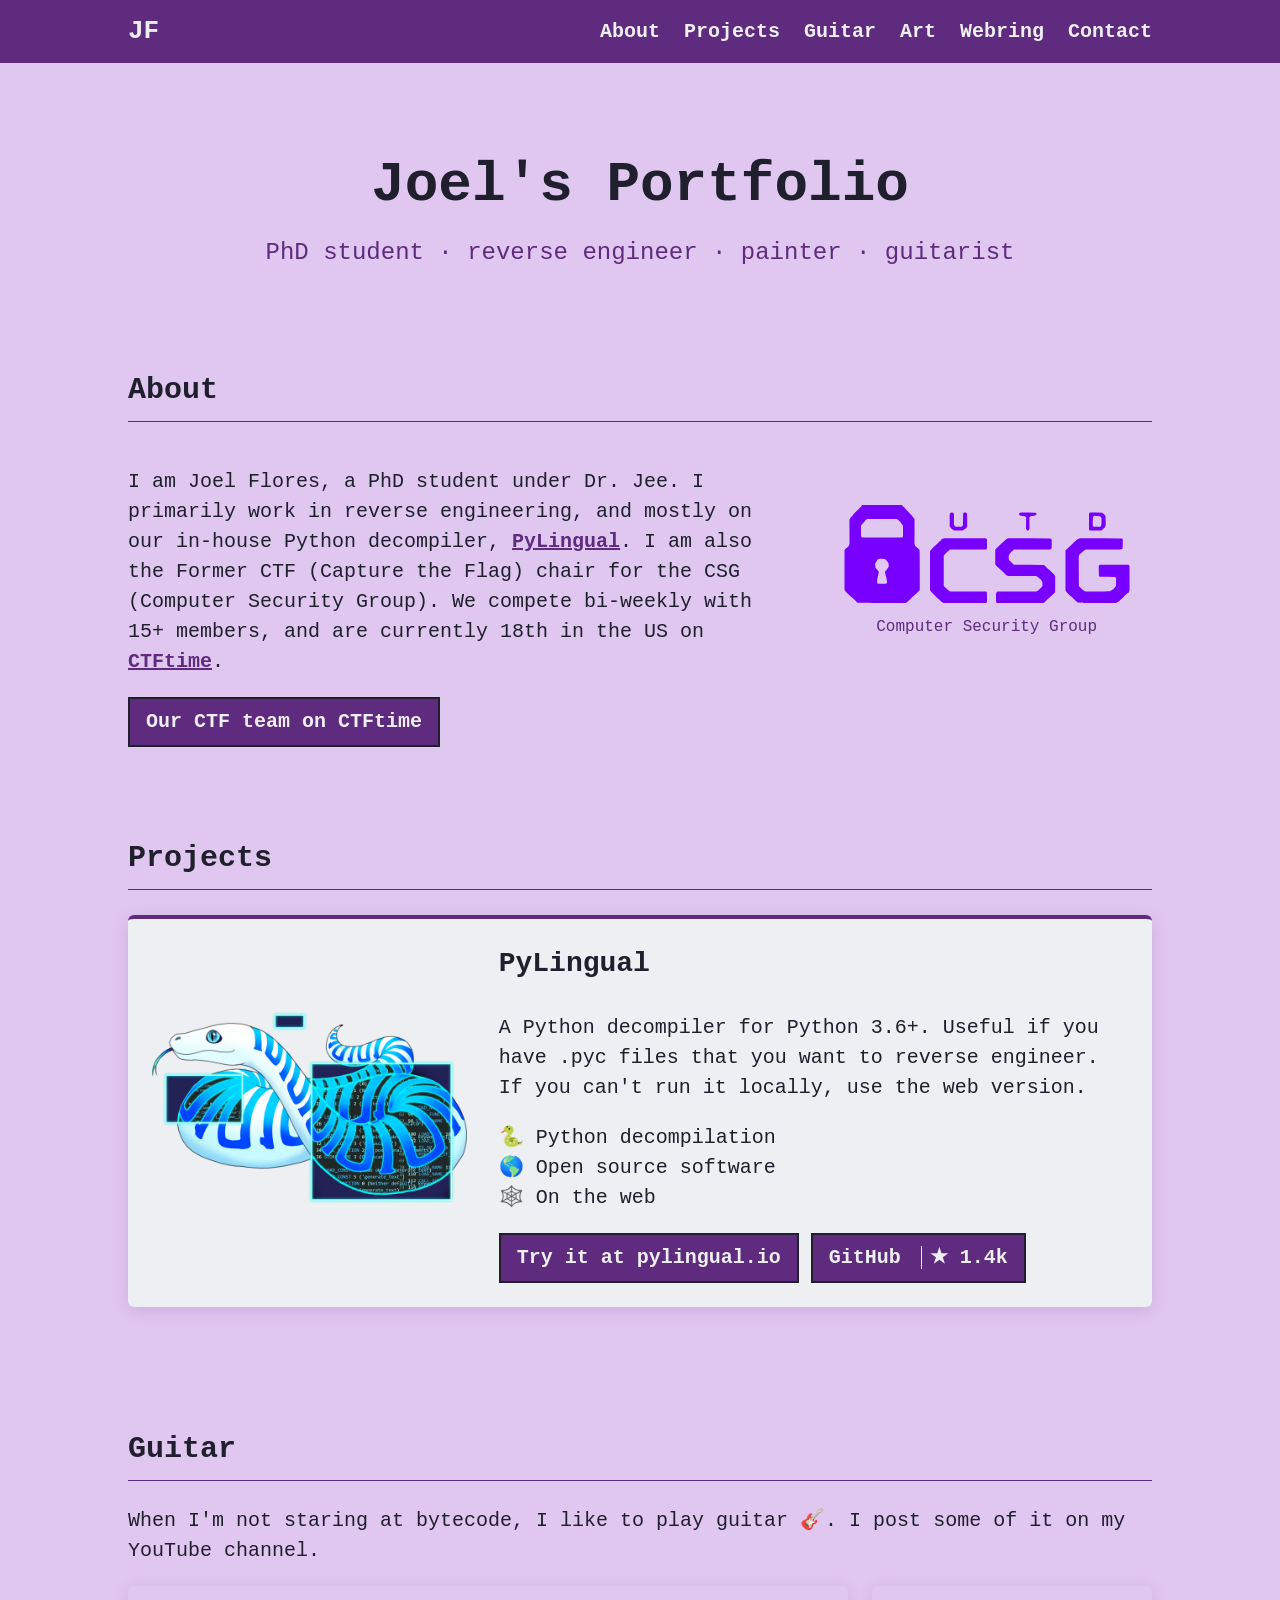
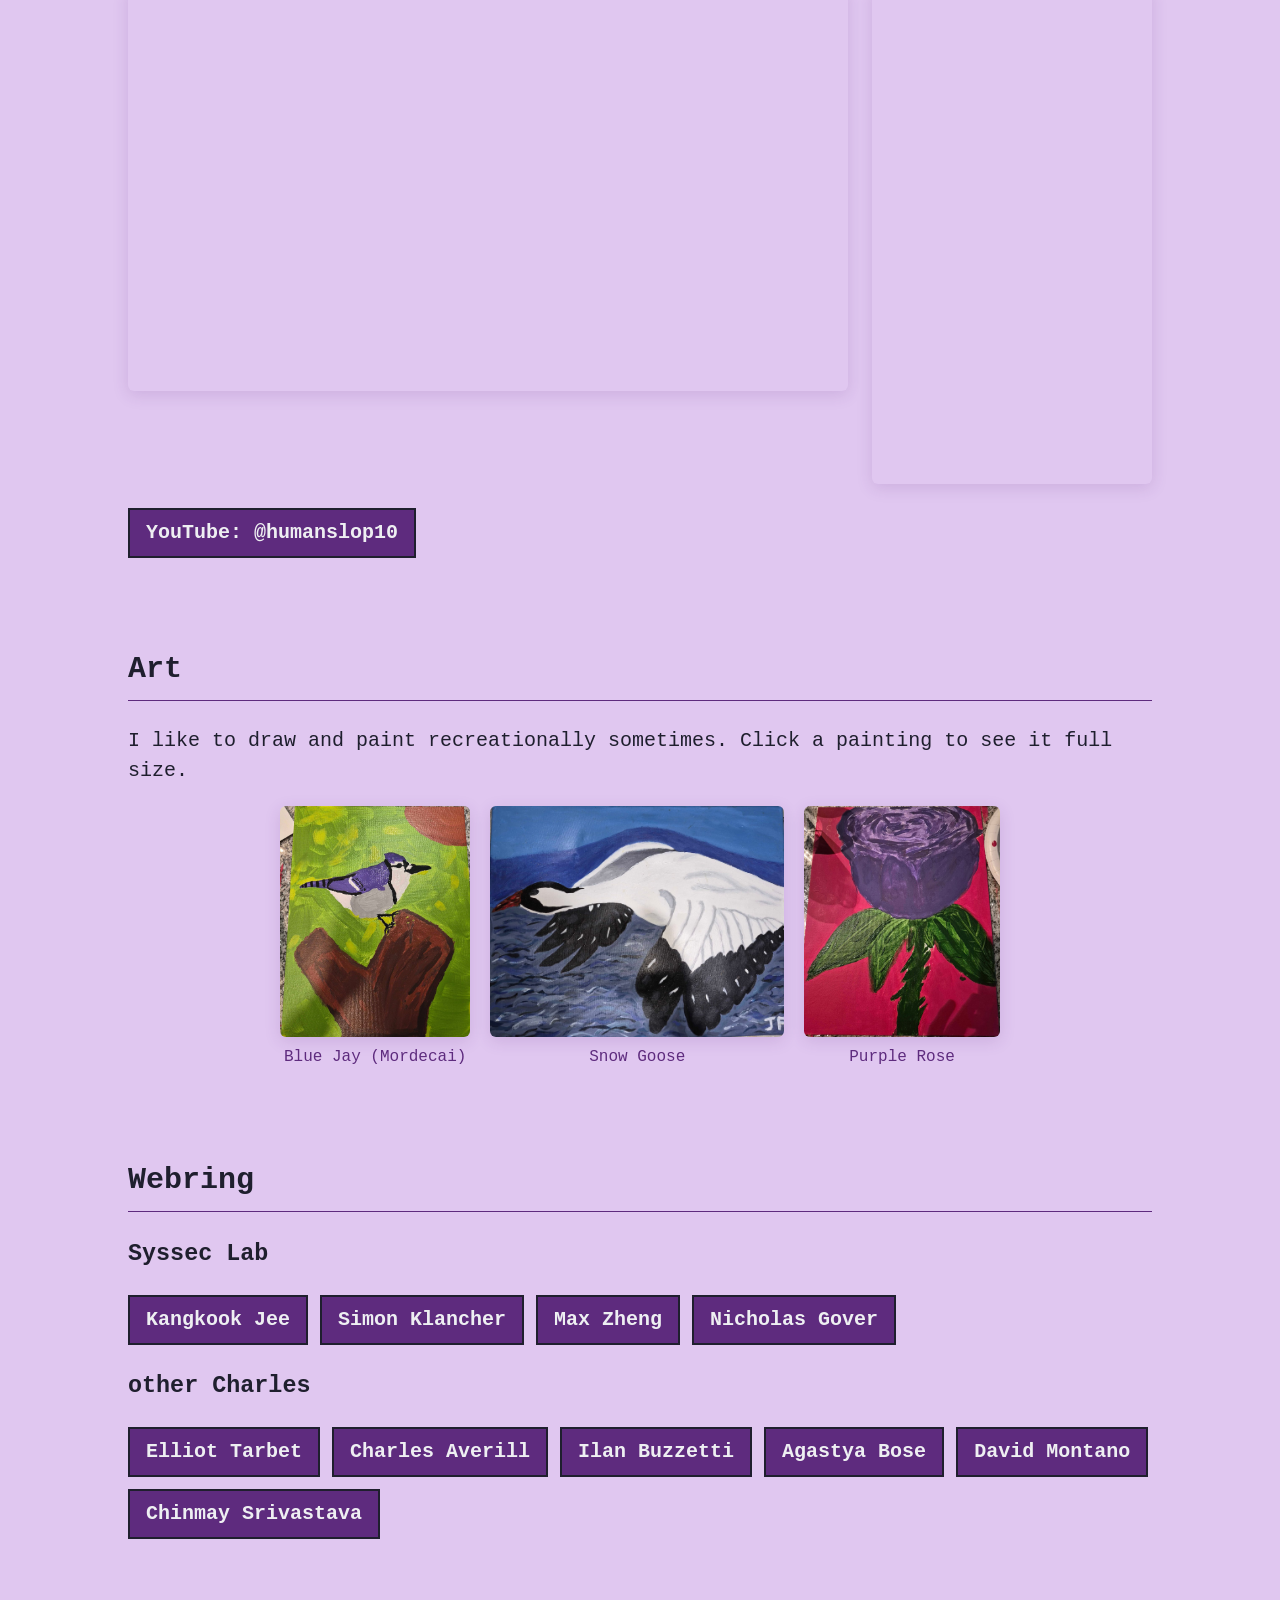
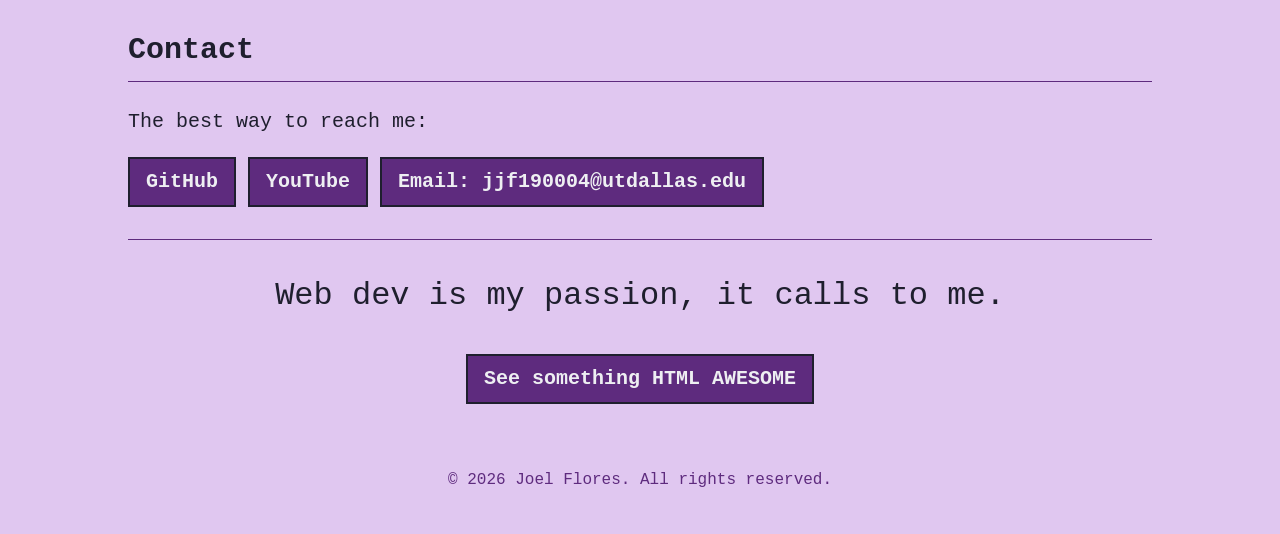
==== commit db206047: "expand webring" ====
--- a/index.html
+++ b/index.html
@@ -131,6 +131,7 @@
                      <a class="button" href="https://ilanb.xyz/">Ilan Buzzetti</a>
                      <a class="button" href="https://personal.utdallas.edu/~agastya/">Agastya Bose</a>
                      <a class="button" href="https://montano.dev">David Montano</a>
+                     <a class="button" href="https://chinmay.systems">Chinmay Srivastava</a>
                     </div>
 			     
 	    </section>
